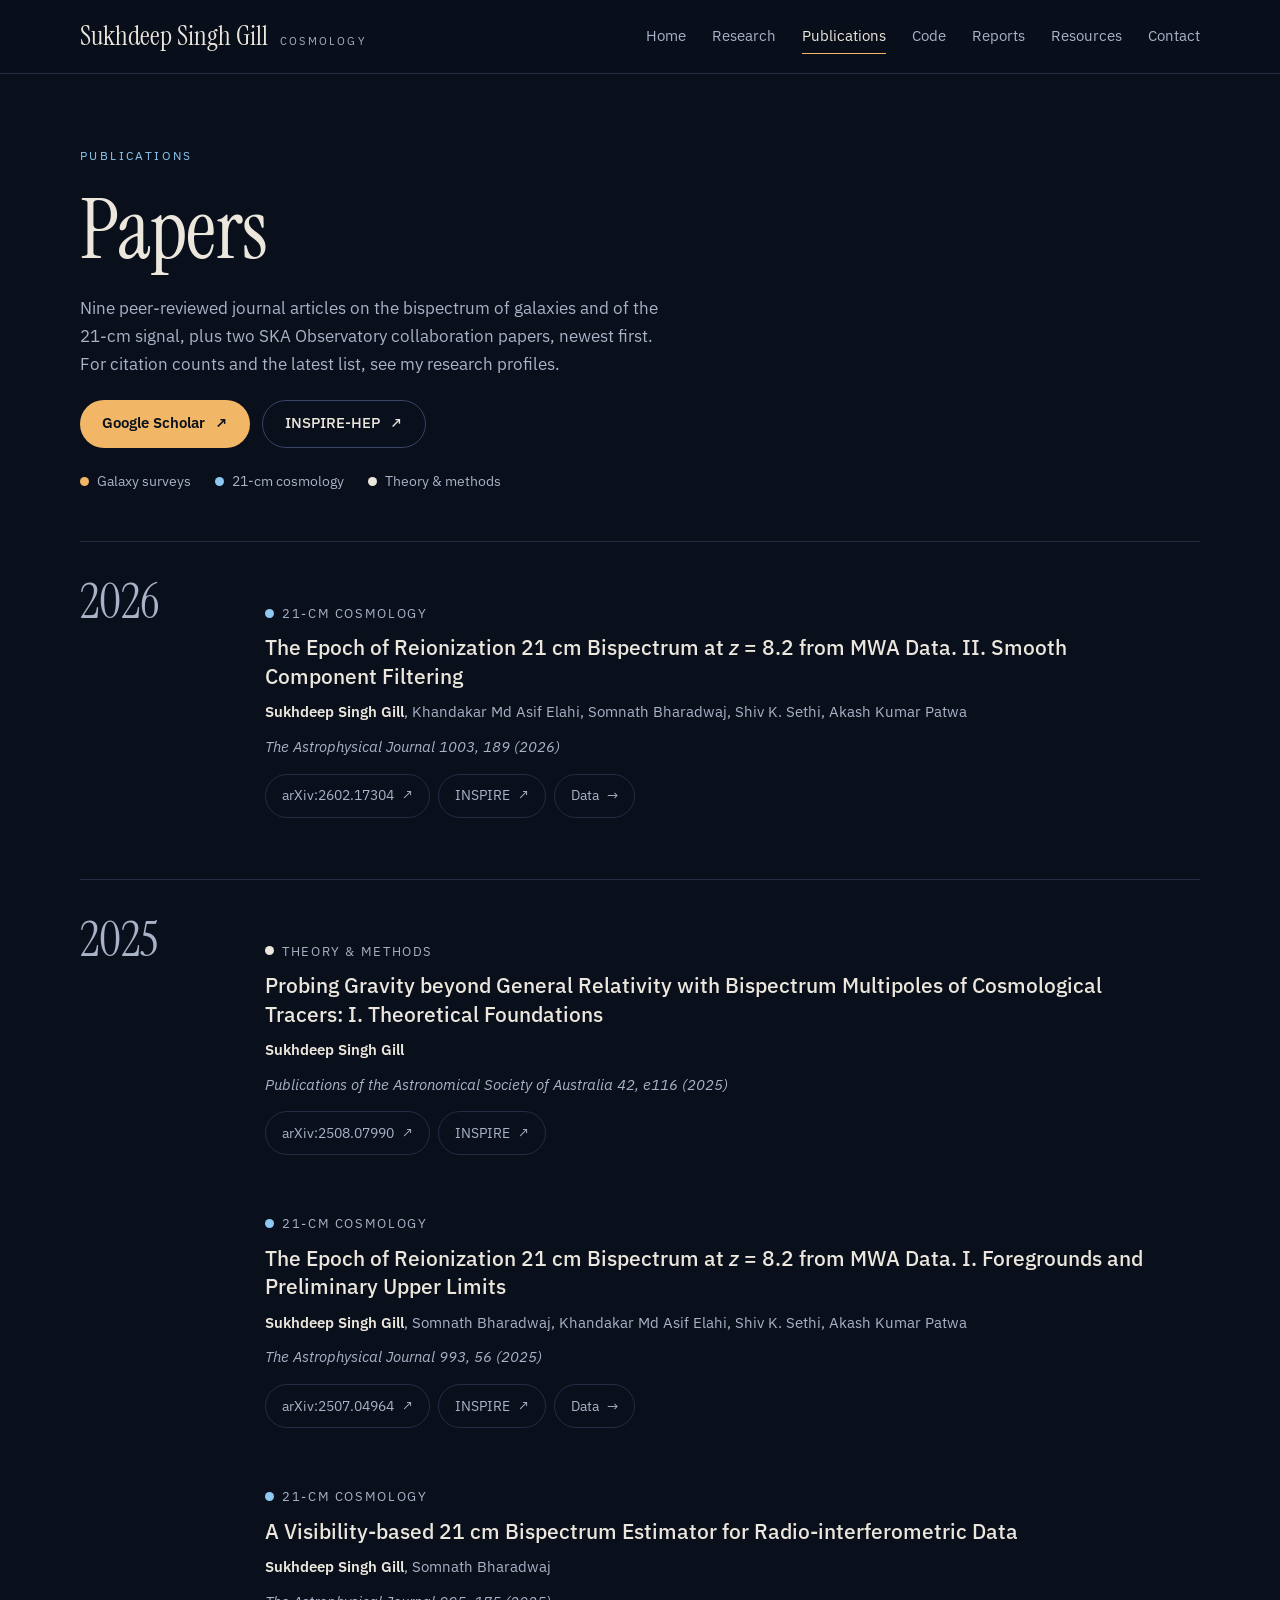
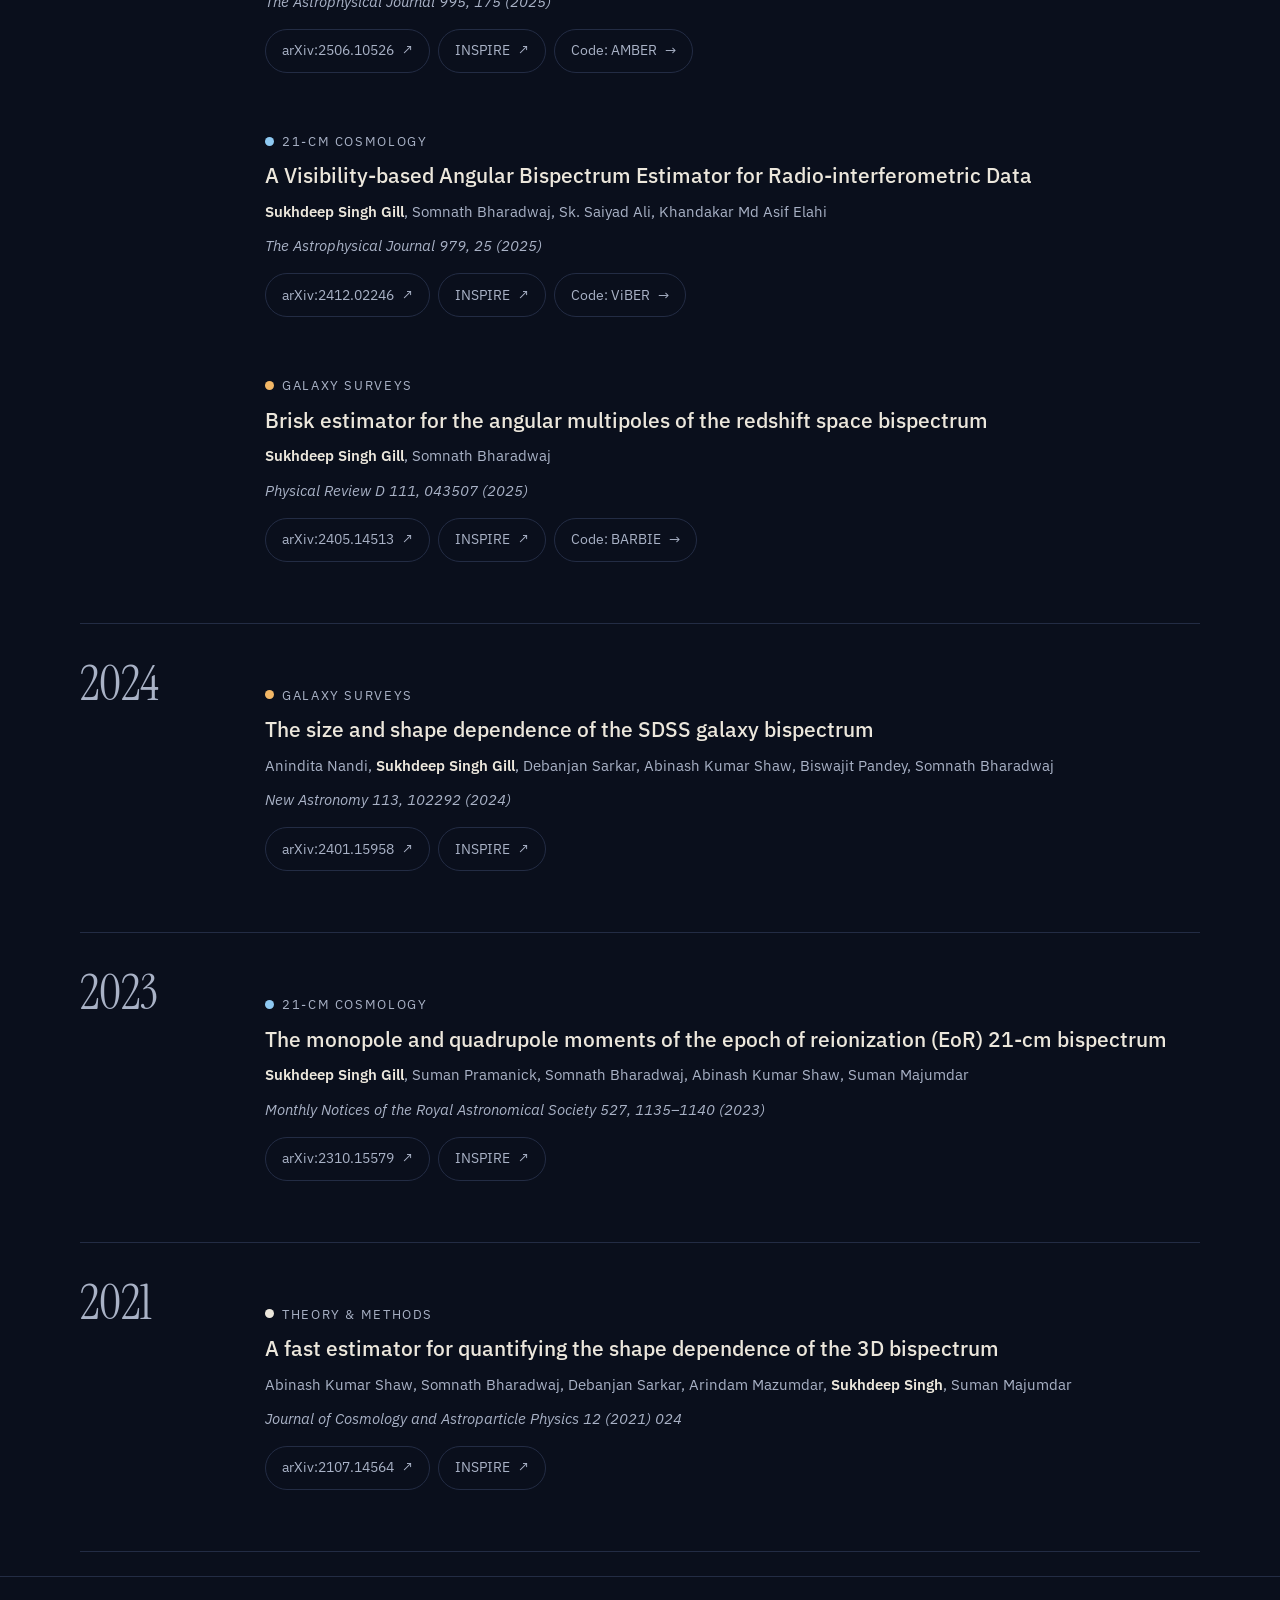
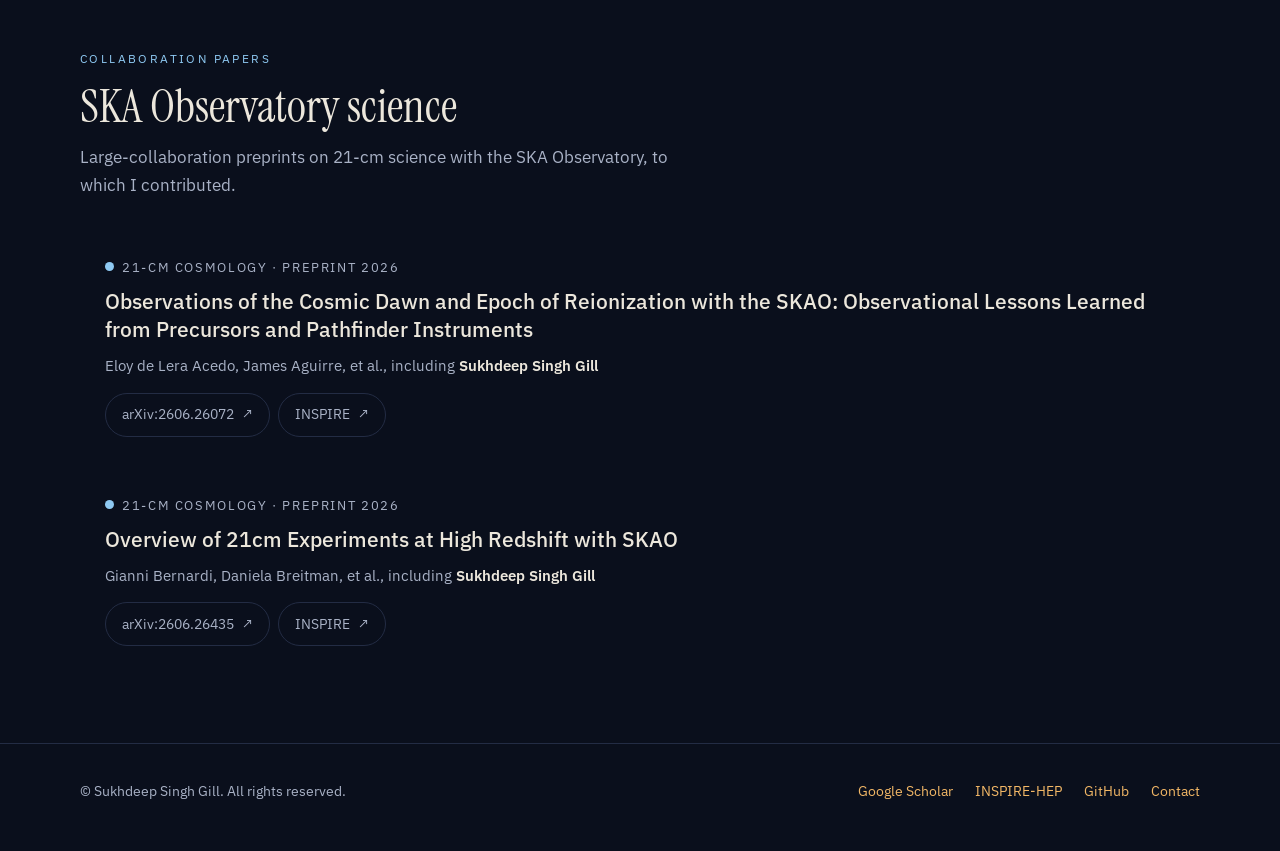
==== publications.html @ 11297607 "Launch personal research website Seven pages (Home, Research, Publications, Code, Reports, Resources" ====
<!doctype html>
<html lang="en">
<head>
<meta charset="utf-8">
<meta name="viewport" content="width=device-width, initial-scale=1, viewport-fit=cover">
<title>Publications · Sukhdeep Singh Gill</title>
<meta name="description" content="Peer-reviewed journal articles and collaboration papers by Sukhdeep Singh Gill.">
<meta name="author" content="Sukhdeep Singh Gill">
<meta name="theme-color" content="#0A0F1C">
<meta name="color-scheme" content="dark">
<meta property="og:type" content="website">
<meta property="og:title" content="Publications · Sukhdeep Singh Gill">
<meta property="og:description" content="Peer-reviewed journal articles and collaboration papers by Sukhdeep Singh Gill.">
<meta property="og:url" content="https://sukhdeepsinghgill.github.io/publications.html">
<link rel="canonical" href="https://sukhdeepsinghgill.github.io/publications.html">
<link rel="icon" href="images/favicon.svg" type="image/svg+xml">
<link rel="preconnect" href="https://fonts.googleapis.com">
<link rel="preconnect" href="https://fonts.gstatic.com" crossorigin>
<link rel="stylesheet" href="https://fonts.googleapis.com/css2?family=IBM+Plex+Sans:ital,wght@0,400;0,500;0,600;1,400&amp;family=Instrument+Serif:ital@0;1&amp;family=STIX+Two+Text:ital,wght@0,400;0,700;1,400&amp;display=swap">
<link rel="stylesheet" href="assets/style.css">
<script>document.documentElement.classList.add('js');</script>
</head>
<body>
<a class="skip-link" href="#main">Skip to content</a>
<header class="site-header">
<div class="wrap">
<a class="brand" href="index.html"><span class="brand-name">Sukhdeep Singh Gill</span><span class="brand-tag">Cosmology</span></a>
<nav class="nav" aria-label="Main">
<a href="index.html">Home</a>
<a href="research.html">Research</a>
<a href="publications.html" aria-current="page">Publications</a>
<a href="code.html">Code</a>
<a href="reports.html">Reports</a>
<a href="resources.html">Resources</a>
<a href="contact.html">Contact</a>
</nav>
</div>
</header>
<main id="main">
<section class="page-intro">
<div class="wrap">
<p class="eyebrow rise">Publications</p>
<h1 class="display rise d1">Papers</h1>
<p class="intro-text rise d2">Nine peer-reviewed journal articles on the bispectrum of galaxies and of the 21-cm signal, plus two SKA Observatory collaboration papers, newest first. For citation counts and the latest list, see my research profiles.</p>
<div class="actions rise d3">
<a class="btn btn-solid" href="https://scholar.google.com/citations?user=yd1vCpYAAAAJ&amp;hl=en">Google Scholar <span class="arrow ne" aria-hidden="true">↗</span></a>
<a class="btn btn-ghost" href="https://inspirehep.net/authors/2758668">INSPIRE-HEP <span class="arrow ne" aria-hidden="true">↗</span></a>
</div>
<ul class="key rise d4" aria-label="Topic key">
<li><span class="dot amber"></span>Galaxy surveys</li>
<li><span class="dot blue"></span>21-cm cosmology</li>
<li><span class="dot"></span>Theory &amp; methods</li>
</ul>
</div>
</section>

<section aria-label="Journal articles by year">
<div class="wrap" style="padding-bottom: 24px">

<div class="year-group reveal">
<h2>2026</h2>
<div class="papers">
<article class="paper">
<p class="tag"><span class="dot blue"></span>21-cm cosmology</p>
<h3><a href="https://doi.org/10.3847/1538-4357/ae66f4">The Epoch of Reionization 21 cm Bispectrum at <i>z</i> = 8.2 from MWA Data. II. Smooth Component Filtering</a></h3>
<p class="authors"><span class="me">Sukhdeep Singh Gill</span>, Khandakar Md Asif Elahi, Somnath Bharadwaj, Shiv K. Sethi, Akash Kumar Patwa</p>
<p class="venue">The Astrophysical Journal 1003, 189 (2026)</p>
<div class="chips"><a class="chip" href="https://arxiv.org/abs/2602.17304">arXiv:2602.17304 <span class="arrow ne" aria-hidden="true">↗</span></a><a class="chip" href="https://inspirehep.net/literature/3121755">INSPIRE <span class="arrow ne" aria-hidden="true">↗</span></a><a class="chip" href="code.html#data">Data <span class="arrow" aria-hidden="true">→</span></a></div>
</article>
</div>
</div>

<div class="year-group reveal">
<h2>2025</h2>
<div class="papers">
<article class="paper">
<p class="tag"><span class="dot"></span>Theory &amp; methods</p>
<h3><a href="https://doi.org/10.1017/pasa.2025.10078">Probing Gravity beyond General Relativity with Bispectrum Multipoles of Cosmological Tracers: I. Theoretical Foundations</a></h3>
<p class="authors"><span class="me">Sukhdeep Singh Gill</span></p>
<p class="venue">Publications of the Astronomical Society of Australia 42, e116 (2025)</p>
<div class="chips"><a class="chip" href="https://arxiv.org/abs/2508.07990">arXiv:2508.07990 <span class="arrow ne" aria-hidden="true">↗</span></a><a class="chip" href="https://inspirehep.net/literature/2959087">INSPIRE <span class="arrow ne" aria-hidden="true">↗</span></a></div>
</article>
<article class="paper">
<p class="tag"><span class="dot blue"></span>21-cm cosmology</p>
<h3><a href="https://doi.org/10.3847/1538-4357/ae0463">The Epoch of Reionization 21 cm Bispectrum at <i>z</i> = 8.2 from MWA Data. I. Foregrounds and Preliminary Upper Limits</a></h3>
<p class="authors"><span class="me">Sukhdeep Singh Gill</span>, Somnath Bharadwaj, Khandakar Md Asif Elahi, Shiv K. Sethi, Akash Kumar Patwa</p>
<p class="venue">The Astrophysical Journal 993, 56 (2025)</p>
<div class="chips"><a class="chip" href="https://arxiv.org/abs/2507.04964">arXiv:2507.04964 <span class="arrow ne" aria-hidden="true">↗</span></a><a class="chip" href="https://inspirehep.net/literature/2943234">INSPIRE <span class="arrow ne" aria-hidden="true">↗</span></a><a class="chip" href="code.html#data">Data <span class="arrow" aria-hidden="true">→</span></a></div>
</article>
<article class="paper">
<p class="tag"><span class="dot blue"></span>21-cm cosmology</p>
<h3><a href="https://doi.org/10.3847/1538-4357/ae160c">A Visibility-based 21 cm Bispectrum Estimator for Radio-interferometric Data</a></h3>
<p class="authors"><span class="me">Sukhdeep Singh Gill</span>, Somnath Bharadwaj</p>
<p class="venue">The Astrophysical Journal 995, 175 (2025)</p>
<div class="chips"><a class="chip" href="https://arxiv.org/abs/2506.10526">arXiv:2506.10526 <span class="arrow ne" aria-hidden="true">↗</span></a><a class="chip" href="https://inspirehep.net/literature/2934040">INSPIRE <span class="arrow ne" aria-hidden="true">↗</span></a><a class="chip" href="code.html#amber">Code: AMBER <span class="arrow" aria-hidden="true">→</span></a></div>
</article>
<article class="paper">
<p class="tag"><span class="dot blue"></span>21-cm cosmology</p>
<h3><a href="https://doi.org/10.3847/1538-4357/ad9b20">A Visibility-based Angular Bispectrum Estimator for Radio-interferometric Data</a></h3>
<p class="authors"><span class="me">Sukhdeep Singh Gill</span>, Somnath Bharadwaj, Sk. Saiyad Ali, Khandakar Md Asif Elahi</p>
<p class="venue">The Astrophysical Journal 979, 25 (2025)</p>
<div class="chips"><a class="chip" href="https://arxiv.org/abs/2412.02246">arXiv:2412.02246 <span class="arrow ne" aria-hidden="true">↗</span></a><a class="chip" href="https://inspirehep.net/literature/2855491">INSPIRE <span class="arrow ne" aria-hidden="true">↗</span></a><a class="chip" href="code.html#viber">Code: ViBER <span class="arrow" aria-hidden="true">→</span></a></div>
</article>
<article class="paper">
<p class="tag"><span class="dot amber"></span>Galaxy surveys</p>
<h3><a href="https://doi.org/10.1103/PhysRevD.111.043507">Brisk estimator for the angular multipoles of the redshift space bispectrum</a></h3>
<p class="authors"><span class="me">Sukhdeep Singh Gill</span>, Somnath Bharadwaj</p>
<p class="venue">Physical Review D 111, 043507 (2025)</p>
<div class="chips"><a class="chip" href="https://arxiv.org/abs/2405.14513">arXiv:2405.14513 <span class="arrow ne" aria-hidden="true">↗</span></a><a class="chip" href="https://inspirehep.net/literature/2789655">INSPIRE <span class="arrow ne" aria-hidden="true">↗</span></a><a class="chip" href="code.html#barbie">Code: BARBIE <span class="arrow" aria-hidden="true">→</span></a></div>
</article>
</div>
</div>

<div class="year-group reveal">
<h2>2024</h2>
<div class="papers">
<article class="paper">
<p class="tag"><span class="dot amber"></span>Galaxy surveys</p>
<h3><a href="https://doi.org/10.1016/j.newast.2024.102292">The size and shape dependence of the SDSS galaxy bispectrum</a></h3>
<p class="authors">Anindita Nandi, <span class="me">Sukhdeep Singh Gill</span>, Debanjan Sarkar, Abinash Kumar Shaw, Biswajit Pandey, Somnath Bharadwaj</p>
<p class="venue">New Astronomy 113, 102292 (2024)</p>
<div class="chips"><a class="chip" href="https://arxiv.org/abs/2401.15958">arXiv:2401.15958 <span class="arrow ne" aria-hidden="true">↗</span></a><a class="chip" href="https://inspirehep.net/literature/2752623">INSPIRE <span class="arrow ne" aria-hidden="true">↗</span></a></div>
</article>
</div>
</div>

<div class="year-group reveal">
<h2>2023</h2>
<div class="papers">
<article class="paper">
<p class="tag"><span class="dot blue"></span>21-cm cosmology</p>
<h3><a href="https://doi.org/10.1093/mnras/stad3273">The monopole and quadrupole moments of the epoch of reionization (EoR) 21-cm bispectrum</a></h3>
<p class="authors"><span class="me">Sukhdeep Singh Gill</span>, Suman Pramanick, Somnath Bharadwaj, Abinash Kumar Shaw, Suman Majumdar</p>
<p class="venue">Monthly Notices of the Royal Astronomical Society 527, 1135–1140 (2023)</p>
<div class="chips"><a class="chip" href="https://arxiv.org/abs/2310.15579">arXiv:2310.15579 <span class="arrow ne" aria-hidden="true">↗</span></a><a class="chip" href="https://inspirehep.net/literature/2714354">INSPIRE <span class="arrow ne" aria-hidden="true">↗</span></a></div>
</article>
</div>
</div>

<div class="year-group reveal">
<h2>2021</h2>
<div class="papers">
<article class="paper">
<p class="tag"><span class="dot"></span>Theory &amp; methods</p>
<h3><a href="https://doi.org/10.1088/1475-7516/2021/12/024">A fast estimator for quantifying the shape dependence of the 3D bispectrum</a></h3>
<p class="authors">Abinash Kumar Shaw, Somnath Bharadwaj, Debanjan Sarkar, Arindam Mazumdar, <span class="me">Sukhdeep Singh</span>, Suman Majumdar</p>
<p class="venue">Journal of Cosmology and Astroparticle Physics 12 (2021) 024</p>
<div class="chips"><a class="chip" href="https://arxiv.org/abs/2107.14564">arXiv:2107.14564 <span class="arrow ne" aria-hidden="true">↗</span></a><a class="chip" href="https://inspirehep.net/literature/1896738">INSPIRE <span class="arrow ne" aria-hidden="true">↗</span></a></div>
</article>
</div>
</div>

</div>
</section>

<section class="section" aria-labelledby="collab-h">
<div class="wrap reveal">
<div class="section-head">
<div class="stack" style="max-width: 62ch">
<p class="eyebrow">Collaboration papers</p>
<h2 id="collab-h" class="h2">SKA Observatory science</h2>
<p class="muted">Large-collaboration preprints on 21-cm science with the SKA Observatory, to which I contributed.</p>
</div>
</div>
<div class="papers stack" style="--gap: 8px">
<article class="paper">
<p class="tag"><span class="dot blue"></span>21-cm cosmology · Preprint 2026</p>
<h3><a href="https://arxiv.org/abs/2606.26072">Observations of the Cosmic Dawn and Epoch of Reionization with the SKAO: Observational Lessons Learned from Precursors and Pathfinder Instruments</a></h3>
<p class="authors">Eloy de Lera Acedo, James Aguirre, et al., including <span class="me">Sukhdeep Singh Gill</span></p>
<div class="chips"><a class="chip" href="https://arxiv.org/abs/2606.26072">arXiv:2606.26072 <span class="arrow ne" aria-hidden="true">↗</span></a><a class="chip" href="https://inspirehep.net/literature/3172738">INSPIRE <span class="arrow ne" aria-hidden="true">↗</span></a></div>
</article>
<article class="paper">
<p class="tag"><span class="dot blue"></span>21-cm cosmology · Preprint 2026</p>
<h3><a href="https://arxiv.org/abs/2606.26435">Overview of 21cm Experiments at High Redshift with SKAO</a></h3>
<p class="authors">Gianni Bernardi, Daniela Breitman, et al., including <span class="me">Sukhdeep Singh Gill</span></p>
<div class="chips"><a class="chip" href="https://arxiv.org/abs/2606.26435">arXiv:2606.26435 <span class="arrow ne" aria-hidden="true">↗</span></a><a class="chip" href="https://inspirehep.net/literature/3173120">INSPIRE <span class="arrow ne" aria-hidden="true">↗</span></a></div>
</article>
</div>
</div>
</section>
</main>
<footer class="site-footer">
<div class="wrap">
<p>© Sukhdeep Singh Gill. All rights reserved.</p>
<p class="inline-links"><a href="https://scholar.google.com/citations?user=yd1vCpYAAAAJ&amp;hl=en">Google Scholar</a><a href="https://inspirehep.net/authors/2758668">INSPIRE-HEP</a><a href="https://github.com/sukhdeepsinghgill">GitHub</a><a href="contact.html">Contact</a></p>
</div>
</footer>
<script>
(function () {
  var els = [].slice.call(document.querySelectorAll('.reveal'));
  var still = window.matchMedia && window.matchMedia('(prefers-reduced-motion: reduce)').matches;
  if (!('IntersectionObserver' in window) || still) {
    els.forEach(function (e) { e.classList.add('in'); });
    return;
  }
  var io = new IntersectionObserver(function (entries) {
    entries.forEach(function (en) {
      if (en.isIntersecting) { en.target.classList.add('in'); io.unobserve(en.target); }
    });
  }, { rootMargin: '0px 0px -6% 0px', threshold: 0.05 });
  els.forEach(function (e) { io.observe(e); });
})();
</script>
</body>
</html>
---- assets/style.css ----
/* Sukhdeep Singh Gill · Cosmology
   Layout: one centred column (1160px), sticky header, sections divided by hairline rules.
   Look: night-sky ink ground; amber marks galaxy work, blue marks 21-cm work. */

:root {
  --ink: #0A0F1C;
  --panel: #10172A;
  --panel-hi: #141C30;
  --rule: #232C44;
  --rule-hi: #3A4566;
  --star: #ECE7DC;
  --dim: #A9B2C6;
  --blue: #8EC9F2;
  --amber: #F2B766;

  --serif: 'Instrument Serif', Georgia, 'Times New Roman', serif;
  --sans: 'IBM Plex Sans', ui-sans-serif, system-ui, -apple-system, 'Segoe UI', sans-serif;
  --math: 'STIX Two Text', Cambria, 'Times New Roman', serif;

  --ease: cubic-bezier(.2, .7, .2, 1);
  --wrap: 1160px;
  color-scheme: dark;
}

/* ---------- Base ---------- */
*, *::before, *::after { box-sizing: border-box; }
html { scroll-behavior: smooth; -webkit-text-size-adjust: 100%; scroll-padding-top: 96px; }
body {
  margin: 0;
  background: var(--ink);
  color: var(--star);
  font: 400 17px/1.65 var(--sans);
  -webkit-font-smoothing: antialiased;
}
img { max-width: 100%; display: block; }
a { color: var(--amber); text-decoration: none; transition: color .3s ease; }
a:hover { color: var(--star); }
:focus-visible { outline: 2px solid var(--blue); outline-offset: 4px; border-radius: 3px; }
h1, h2, h3, p, ul, ol, dl, dd, figure, blockquote { margin: 0; }
ul, ol { padding: 0; list-style: none; }

.skip-link {
  position: absolute; left: 16px; top: -60px; z-index: 50;
  padding: 10px 16px; border-radius: 8px; background: var(--amber); color: var(--ink); font-weight: 600;
}
.skip-link:focus { top: 12px; color: var(--ink); }

.wrap {
  max-width: var(--wrap);
  margin: 0 auto;
  padding-left: max(20px, env(safe-area-inset-left, 0px));
  padding-right: max(20px, env(safe-area-inset-right, 0px));
}

/* ---------- Header ---------- */
.site-header {
  position: sticky; top: 0; z-index: 20;
  background: rgba(10, 15, 28, .84);
  -webkit-backdrop-filter: blur(12px);
  backdrop-filter: blur(12px);
  border-bottom: 1px solid var(--rule);
  view-transition-name: site-header;
}
.site-header .wrap {
  display: flex; flex-wrap: wrap; align-items: center; justify-content: space-between;
  gap: 8px 32px; padding-block: 16px;
}
.brand { display: flex; align-items: baseline; gap: 12px; color: var(--star); }
.brand:hover { color: var(--star); }
.brand-name { font-family: var(--serif); font-size: 27px; line-height: 1; }
.brand-tag { font-size: 11px; letter-spacing: .2em; text-transform: uppercase; color: var(--dim); }

.nav { display: flex; flex-wrap: wrap; gap: 2px 26px; font-size: 15px; }
.nav a { position: relative; display: inline-block; padding: 8px 0; color: var(--dim); white-space: nowrap; }
.nav a::after {
  content: ""; position: absolute; left: 0; right: 0; bottom: 3px; height: 1px;
  background: var(--amber); transform: scaleX(0); transform-origin: left;
  transition: transform .45s var(--ease);
}
.nav a:hover, .nav a[aria-current="page"] { color: var(--star); }
.nav a:hover::after, .nav a[aria-current="page"]::after { transform: scaleX(1); }

@media (max-width: 720px) {
  .site-header .wrap { padding-block: 12px 4px; }
  .nav {
    width: 100%; flex-wrap: nowrap; overflow-x: auto; gap: 22px;
    scrollbar-width: none; -webkit-mask-image: linear-gradient(90deg, #000 88%, transparent);
    mask-image: linear-gradient(90deg, #000 88%, transparent);
  }
  .nav::-webkit-scrollbar { display: none; }
}

/* ---------- Type ---------- */
.eyebrow { font-size: 12px; letter-spacing: .2em; text-transform: uppercase; color: var(--blue); }
.display {
  font-family: var(--serif); font-weight: 400; font-size: clamp(48px, 7vw, 84px);
  line-height: 1; letter-spacing: -.01em; text-wrap: balance;
}
.lead {
  font-family: var(--serif); font-style: italic; font-size: clamp(22px, 2.5vw, 29px);
  line-height: 1.32; text-wrap: balance; max-width: 36ch;
}
.intro-text { max-width: 60ch; color: var(--dim); }
.h2 { font-family: var(--serif); font-weight: 400; font-size: clamp(34px, 4vw, 46px); line-height: 1.1; text-wrap: balance; }
.h3 { font-family: var(--serif); font-weight: 400; font-size: 30px; line-height: 1.15; }
.h3-sans { font-size: 21px; font-weight: 600; line-height: 1.3; }
.muted { color: var(--dim); }
.small { font-size: 15px; }
.prose { max-width: 66ch; display: flex; flex-direction: column; gap: 20px; }
.prose p { color: var(--dim); }
.prose p a { text-decoration: underline; text-decoration-color: rgba(242, 183, 102, .4); text-underline-offset: 3px; }

/* ---------- Layout ---------- */
.section { border-top: 1px solid var(--rule); }
.section > .wrap { padding-block: 72px; }
.page-intro > .wrap { padding-block: 72px 48px; display: flex; flex-direction: column; gap: 22px; }
.stack { display: flex; flex-direction: column; gap: var(--gap, 16px); }
.section-head { display: flex; flex-wrap: wrap; align-items: flex-end; justify-content: space-between; gap: 16px; margin-bottom: 32px; }
.section-head .stack { --gap: 12px; }
.split { display: flex; flex-wrap: wrap; gap: 48px 64px; }
.split > .main { flex: 999 1 520px; min-width: 0; }
.split > .side { flex: 1 1 340px; min-width: 0; align-self: flex-start; }
.grid { display: grid; gap: 16px; grid-template-columns: repeat(auto-fit, minmax(min(100%, var(--min, 300px)), 1fr)); }
.grid.fill { grid-template-columns: repeat(auto-fill, minmax(min(100%, var(--min, 300px)), 1fr)); }

/* ---------- Buttons, chips, links ---------- */
.actions { display: flex; flex-wrap: wrap; gap: 12px; }
.btn {
  display: inline-flex; align-items: center; gap: 10px; min-height: 48px; padding: 0 22px;
  border-radius: 999px; font-weight: 600; font-size: 15px;
  transition: transform .3s ease, filter .3s ease, border-color .3s ease, color .3s ease;
}
.btn:hover { transform: translateY(-2px); }
.btn-solid { background: var(--amber); color: var(--ink); }
.btn-solid:hover { color: var(--ink); filter: brightness(1.1); }
.btn-ghost { border: 1px solid var(--rule-hi); color: var(--star); font-weight: 500; }
.btn-ghost:hover { border-color: var(--amber); color: var(--amber); }

.chips { display: flex; flex-wrap: wrap; gap: 10px; }
.chip {
  display: inline-flex; align-items: center; gap: 8px; min-height: 44px; padding: 0 16px;
  border: 1px solid var(--rule); border-radius: 999px; color: var(--dim); font-size: 14px;
  transition: border-color .3s ease, color .3s ease, background-color .3s ease;
}
.chip:hover { border-color: var(--amber); color: var(--star); background: var(--panel-hi); }

.arrow { display: inline-block; transition: transform .3s ease; }
a:hover .arrow { transform: translateX(5px); }
a:hover .arrow.ne { transform: translate(3px, -3px); }
.more { font-size: 15px; font-weight: 500; }
.inline-links { display: flex; flex-wrap: wrap; gap: 6px 22px; font-size: 14px; }

/* ---------- Cards ---------- */
.card {
  display: flex; flex-direction: column; gap: 10px; padding: 26px;
  border: 1px solid var(--rule); border-radius: 14px; background: var(--panel); color: var(--star);
}
.card.plain { background: transparent; padding: 30px; gap: 12px; }
.card-link { transition: transform .45s var(--ease), border-color .45s ease, background-color .45s ease; }
.card-link:hover { transform: translateY(-4px); border-color: var(--amber); background: var(--panel-hi); color: var(--star); }
.card-title { font-family: var(--serif); font-size: 26px; line-height: 1.15; }
.card .grow { flex: 1 1 auto; }

.tag { display: flex; align-items: center; gap: 8px; font-size: 12.5px; letter-spacing: .13em; text-transform: uppercase; color: var(--dim); }
.tag.amber { color: var(--amber); }
.tag.blue { color: var(--blue); }
.dot { width: 9px; height: 9px; border-radius: 50%; flex: none; display: inline-block; background: var(--star); }
.dot.amber { background: var(--amber); }
.dot.blue { background: var(--blue); }
.key { display: flex; flex-wrap: wrap; gap: 8px 24px; font-size: 14px; color: var(--dim); }
.key li { display: flex; align-items: center; gap: 8px; }

/* ---------- Hero ---------- */
.hero > .wrap { padding-block: 72px 56px; display: flex; flex-wrap: wrap; align-items: center; gap: 48px; }
.hero-text { flex: 1 1 460px; min-width: 0; display: flex; flex-direction: column; gap: 22px; }
.hero-art { flex: 1 1 420px; min-width: 0; display: flex; flex-direction: column; gap: 10px; }
.hero-art svg { width: 100%; height: auto; display: block; }
.hero-art figcaption { font-size: 13px; color: var(--dim); text-align: right; }

/* ---------- Facts panel ---------- */
.facts { border: 1px solid var(--rule); border-radius: 14px; background: var(--panel); overflow: hidden; }
.facts .portrait { aspect-ratio: 4 / 3; border-bottom: 1px solid var(--rule); }
.facts .portrait img { width: 100%; height: 100%; object-fit: cover; }
.facts dl > div { padding: 18px 22px; border-bottom: 1px solid var(--rule); }
.facts dl > div:last-child { border-bottom: 0; }
.facts dt { font-size: 12px; letter-spacing: .16em; text-transform: uppercase; color: var(--dim); }
.facts dd { margin-top: 4px; font-size: 15px; line-height: 1.5; }

/* ---------- Ruled lists ---------- */
.rows > li { border-top: 1px solid var(--rule); }
.rows > li:last-child { border-bottom: 1px solid var(--rule); }
.pub-row { display: flex; flex-wrap: wrap; gap: 6px 32px; padding: 22px 0; }
.pub-row .yr { flex: 0 0 64px; font-size: 15px; color: var(--dim); font-variant-numeric: tabular-nums; }
.pub-row .body { flex: 1 1 520px; min-width: 0; display: flex; flex-direction: column; gap: 4px; }
.pub-row .body a { color: var(--star); font-size: 19px; font-weight: 500; line-height: 1.4; }
.pub-row .body a:hover { color: var(--amber); }

.link-row {
  display: flex; flex-wrap: wrap; align-items: center; justify-content: space-between; gap: 8px 24px;
  padding: 18px 0; transition: background-color .35s ease, padding .35s var(--ease);
}
.link-row:hover { background: var(--panel); padding-left: 14px; padding-right: 14px; }
.link-row > span { flex: 1 1 460px; min-width: 0; }
.link-row a { font-size: 15px; white-space: nowrap; }

.subject-row { display: flex; flex-wrap: wrap; gap: 8px 32px; padding: 20px 0; }
.subject-row h3 { flex: 0 0 220px; font-size: 13px; letter-spacing: .16em; text-transform: uppercase; font-weight: 500; color: var(--blue); padding-top: 4px; }
.subject-row ul { flex: 1 1 520px; min-width: 0; display: flex; flex-direction: column; gap: 10px; }
.subject-row em { font-style: italic; }

/* ---------- Timeline of contributions ---------- */
.contrib { display: flex; flex-wrap: wrap; gap: 8px 40px; padding: 28px 0; }
.contrib .yr { flex: 0 0 100px; font-family: var(--serif); font-size: 34px; line-height: 1; color: var(--dim); font-variant-numeric: tabular-nums; }
.contrib .body { flex: 1 1 560px; min-width: 0; max-width: 72ch; display: flex; flex-direction: column; gap: 10px; }
.contrib .body p { color: var(--dim); }

/* ---------- Publications ---------- */
.year-group { display: flex; flex-wrap: wrap; gap: 12px 40px; padding: 36px 0; border-top: 1px solid var(--rule); }
.year-group:last-child { border-bottom: 1px solid var(--rule); }
.year-group > h2 { flex: 0 0 120px; font-family: var(--serif); font-weight: 400; font-size: 48px; line-height: 1; color: var(--dim); font-variant-numeric: tabular-nums; }
.year-group > .papers { flex: 1 1 640px; min-width: 0; display: flex; flex-direction: column; gap: 8px; }
.paper {
  display: flex; flex-direction: column; gap: 10px; padding: 24px; border: 1px solid transparent; border-radius: 14px;
  transition: border-color .45s ease, background-color .45s ease, transform .45s var(--ease);
}
.paper:hover { border-color: var(--rule-hi); background: var(--panel); transform: translateX(4px); }
.paper h3 { font-size: 21px; font-weight: 500; line-height: 1.35; }
.paper h3 a { color: var(--star); }
.paper h3 a:hover { color: var(--amber); }
.paper .authors, .paper .venue { font-size: 15px; color: var(--dim); }
.paper .venue { font-style: italic; }
.me { color: var(--star); font-weight: 600; }
.paper .chips { padding-top: 4px; gap: 8px; }

/* ---------- Math ---------- */
.math { font-family: var(--math); }
.eq { overflow-x: auto; }
.eq p { font-family: var(--math); font-size: 19px; line-height: 1.6; color: var(--star); }
.eq .nw { white-space: nowrap; }
.eq.big p { white-space: nowrap; }
.eq.big p { font-size: 26px; }
.frac { display: inline-flex; flex-direction: column; align-items: center; vertical-align: middle; line-height: 1.2; }
.frac > span { padding: 0 4px; }
.frac > span + span { border-top: 1px solid currentColor; }
.panel { display: flex; flex-direction: column; gap: 18px; padding: 30px; border: 1px solid var(--rule); border-radius: 16px; background: var(--panel); }
.panel .note { font-size: 14px; color: var(--dim); }
.panel .note.ruled { border-top: 1px solid var(--rule); padding-top: 16px; }
.panel svg { width: 100%; max-width: 300px; height: auto; align-self: center; display: block; }

/* ---------- Cosmic timeline ---------- */
.cosmic-timeline { display: grid; grid-template-columns: repeat(auto-fit, minmax(min(100%, 160px), 1fr)); margin-top: 40px; }
.cosmic-timeline li { display: flex; flex-direction: column; gap: 8px; padding: 0 16px 24px 0; border-top: 2px solid var(--rule); }
.cosmic-timeline .pt { width: 12px; height: 12px; margin-top: -7px; border-radius: 50%; background: var(--star); }
.cosmic-timeline .pt.blue { background: var(--blue); }
.cosmic-timeline .pt.amber { background: var(--amber); }
.cosmic-timeline .when { font-size: 14px; color: var(--dim); }
.cosmic-timeline .what { font-weight: 600; font-size: 16px; line-height: 1.3; }
.cosmic-timeline .why { font-size: 14px; color: var(--dim); line-height: 1.5; }

/* ---------- Figures ---------- */
.gallery { --min: 330px; row-gap: 32px; column-gap: 20px; }
.gallery figure { display: flex; flex-direction: column; gap: 14px; }
.frame {
  aspect-ratio: 4 / 3; max-width: 100%; border: 1px solid var(--rule); border-radius: 12px;
  background: var(--panel); overflow: hidden; display: flex; align-items: center; justify-content: center;
}
.frame img { width: 100%; height: 100%; object-fit: cover; }
.frame svg { width: 100%; height: 100%; display: block; padding: 12px; }
.gallery figcaption { font-size: 15px; line-height: 1.6; color: var(--dim); }
.gallery figcaption strong { color: var(--star); font-weight: 600; }

/* ---------- Code page ---------- */
.repo { gap: 14px; padding: 30px; }
.repo .name { font-family: var(--serif); font-size: 40px; line-height: 1; }
.repo .full { font-size: 14px; color: var(--dim); letter-spacing: .02em; }
.io { display: grid; grid-template-columns: auto 1fr; gap: 6px 16px; font-size: 15px; padding: 14px 0; border-block: 1px solid var(--rule); }
.io dt { color: var(--dim); font-size: 12px; letter-spacing: .14em; text-transform: uppercase; padding-top: 3px; }
.io dd { color: var(--star); }

/* ---------- Reports & surveys ---------- */
.report { min-height: 180px; justify-content: space-between; gap: 28px; }
.name-sm { font-family: var(--serif); font-weight: 400; font-size: 34px; line-height: 1; }
button.btn { border: 1px solid var(--rule-hi); }

/* ---------- Contact ---------- */
.big-line { font-family: var(--serif); font-size: clamp(24px, 2.6vw, 30px); line-height: 1.2; overflow-wrap: anywhere; }
.contact-list li { padding: 12px 0; border-bottom: 1px solid var(--rule); }
.contact-list li:last-child { border-bottom: 0; }
.contact-list a { display: flex; justify-content: space-between; align-items: center; gap: 16px; min-height: 32px; color: var(--star); font-size: 18px; }
.contact-list a:hover { color: var(--amber); }
.contact-list .arrow { color: var(--amber); }
address { font-style: normal; display: flex; flex-direction: column; gap: 2px; }

/* ---------- Quote ---------- */
.quote > figure { max-width: 900px; margin: 0 auto; padding: 88px max(20px, env(safe-area-inset-right, 0px)) 88px max(20px, env(safe-area-inset-left, 0px)); display: flex; flex-direction: column; gap: 18px; text-align: center; }
.quote blockquote { font-family: var(--serif); font-style: italic; font-size: clamp(28px, 3.6vw, 42px); line-height: 1.25; text-wrap: balance; }
.quote figcaption { font-size: 13px; letter-spacing: .2em; text-transform: uppercase; color: var(--dim); }

/* ---------- Footer ---------- */
.site-footer { border-top: 1px solid var(--rule); }
.site-footer .wrap { padding-block: 36px 48px; display: flex; flex-wrap: wrap; justify-content: space-between; gap: 16px 32px; font-size: 14px; color: var(--dim); }

/* ---------- Motion ---------- */
@keyframes rise { from { opacity: 0; transform: translateY(18px); } to { opacity: 1; transform: none; } }
@keyframes twinkle { 0%, 100% { opacity: .3; } 50% { opacity: 1; } }
@keyframes drift { from { transform: translate(0, 0); } to { transform: translate(-12px, 8px); } }

.rise { animation: rise .9s var(--ease) both; }
.d1 { animation-delay: .1s; } .d2 { animation-delay: .2s; } .d3 { animation-delay: .3s; } .d4 { animation-delay: .4s; }
.tw1 { animation: twinkle 4.5s ease-in-out infinite; }
.tw2 { animation: twinkle 6s ease-in-out 1.5s infinite; }
.drift { animation: drift 22s ease-in-out infinite alternate; }

/* Scroll reveal: only hidden once the page script has confirmed it can reveal them */
.js .reveal { opacity: 0; transform: translateY(24px); transition: opacity .8s var(--ease), transform .8s var(--ease); }
.js .reveal.in { opacity: 1; transform: none; }

/* Smooth cross-fade between pages (Chrome, Edge, Safari 18.2+; other browsers just load normally) */
@view-transition { navigation: auto; }
::view-transition-old(root) { animation: vt-out .28s var(--ease) both; }
::view-transition-new(root) { animation: vt-in .5s var(--ease) both; }
@keyframes vt-out { to { opacity: 0; transform: translateY(-8px); } }
@keyframes vt-in { from { opacity: 0; transform: translateY(14px); } }

@media (prefers-reduced-motion: reduce) {
  html { scroll-behavior: auto; }
  *, *::before, *::after { animation: none !important; transition: none !important; }
  .js .reveal { opacity: 1; transform: none; }
  ::view-transition-group(*), ::view-transition-old(*), ::view-transition-new(*) { animation: none !important; }
}
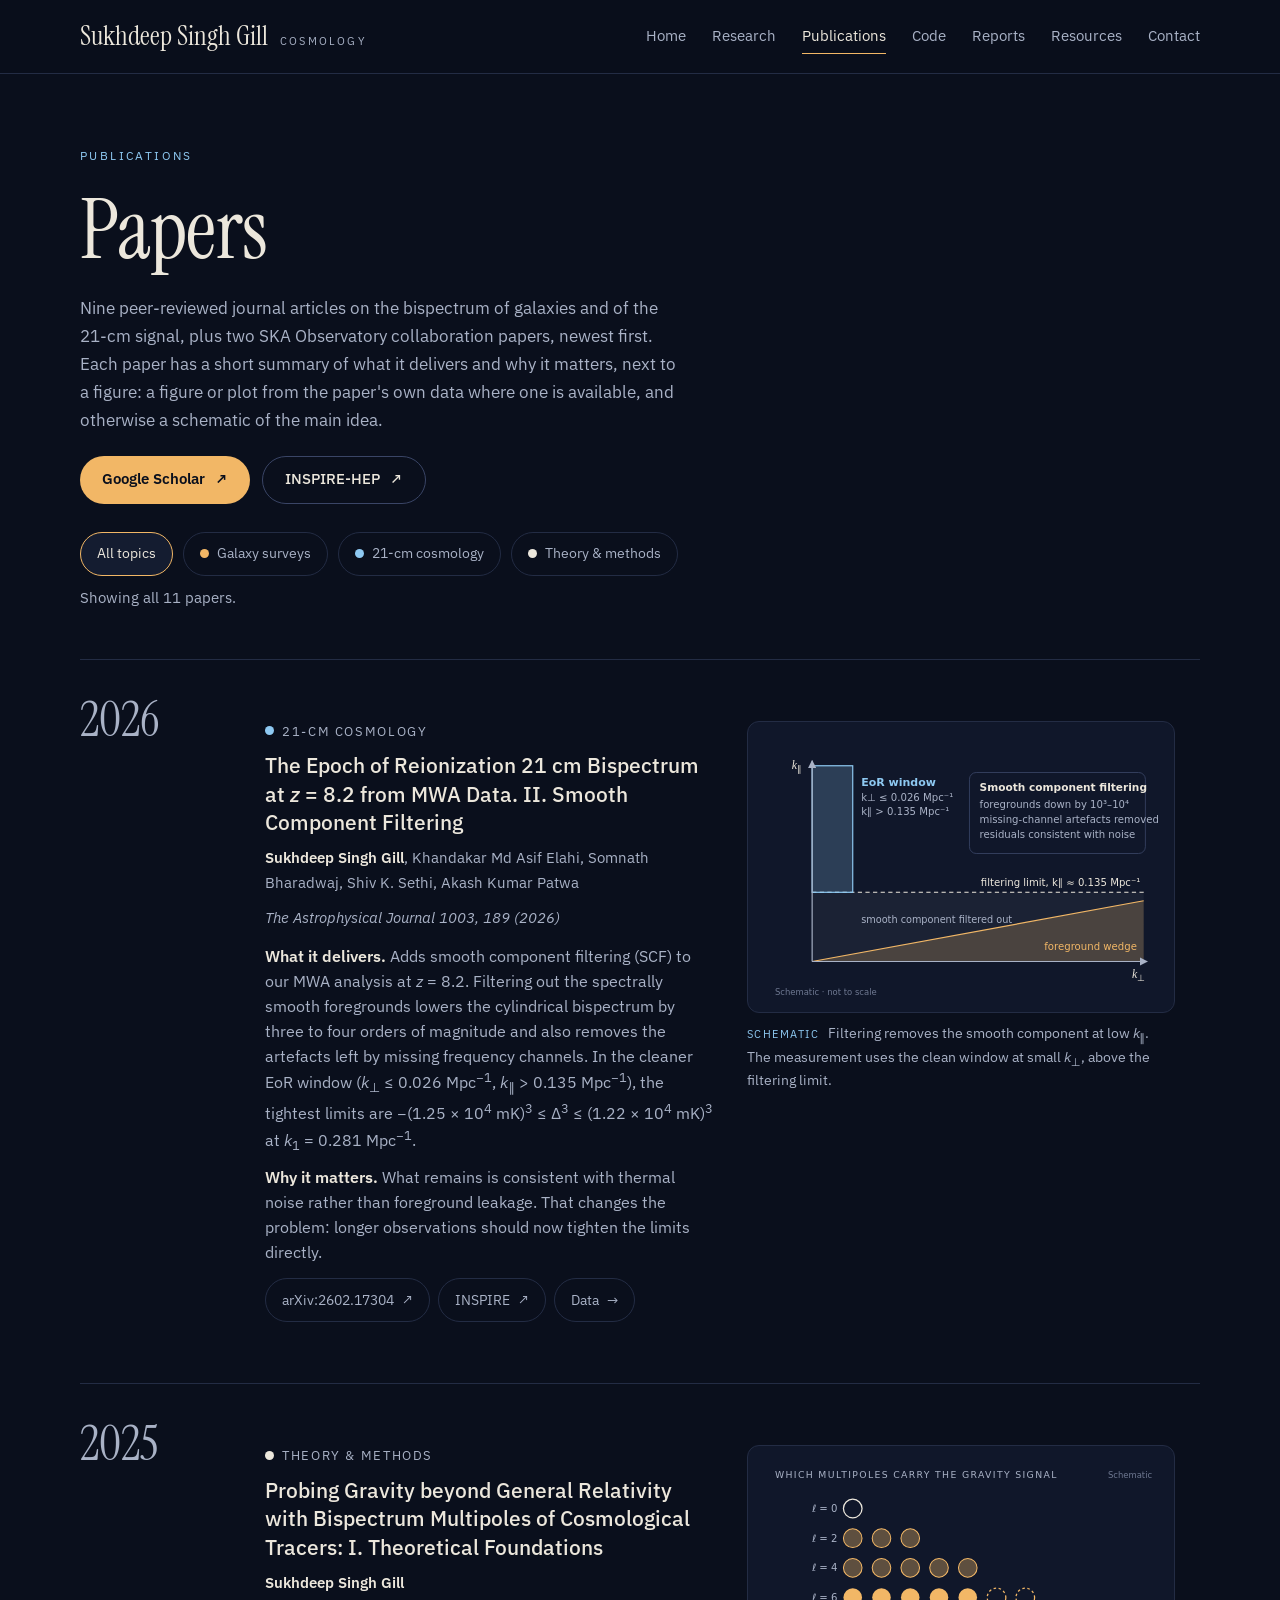
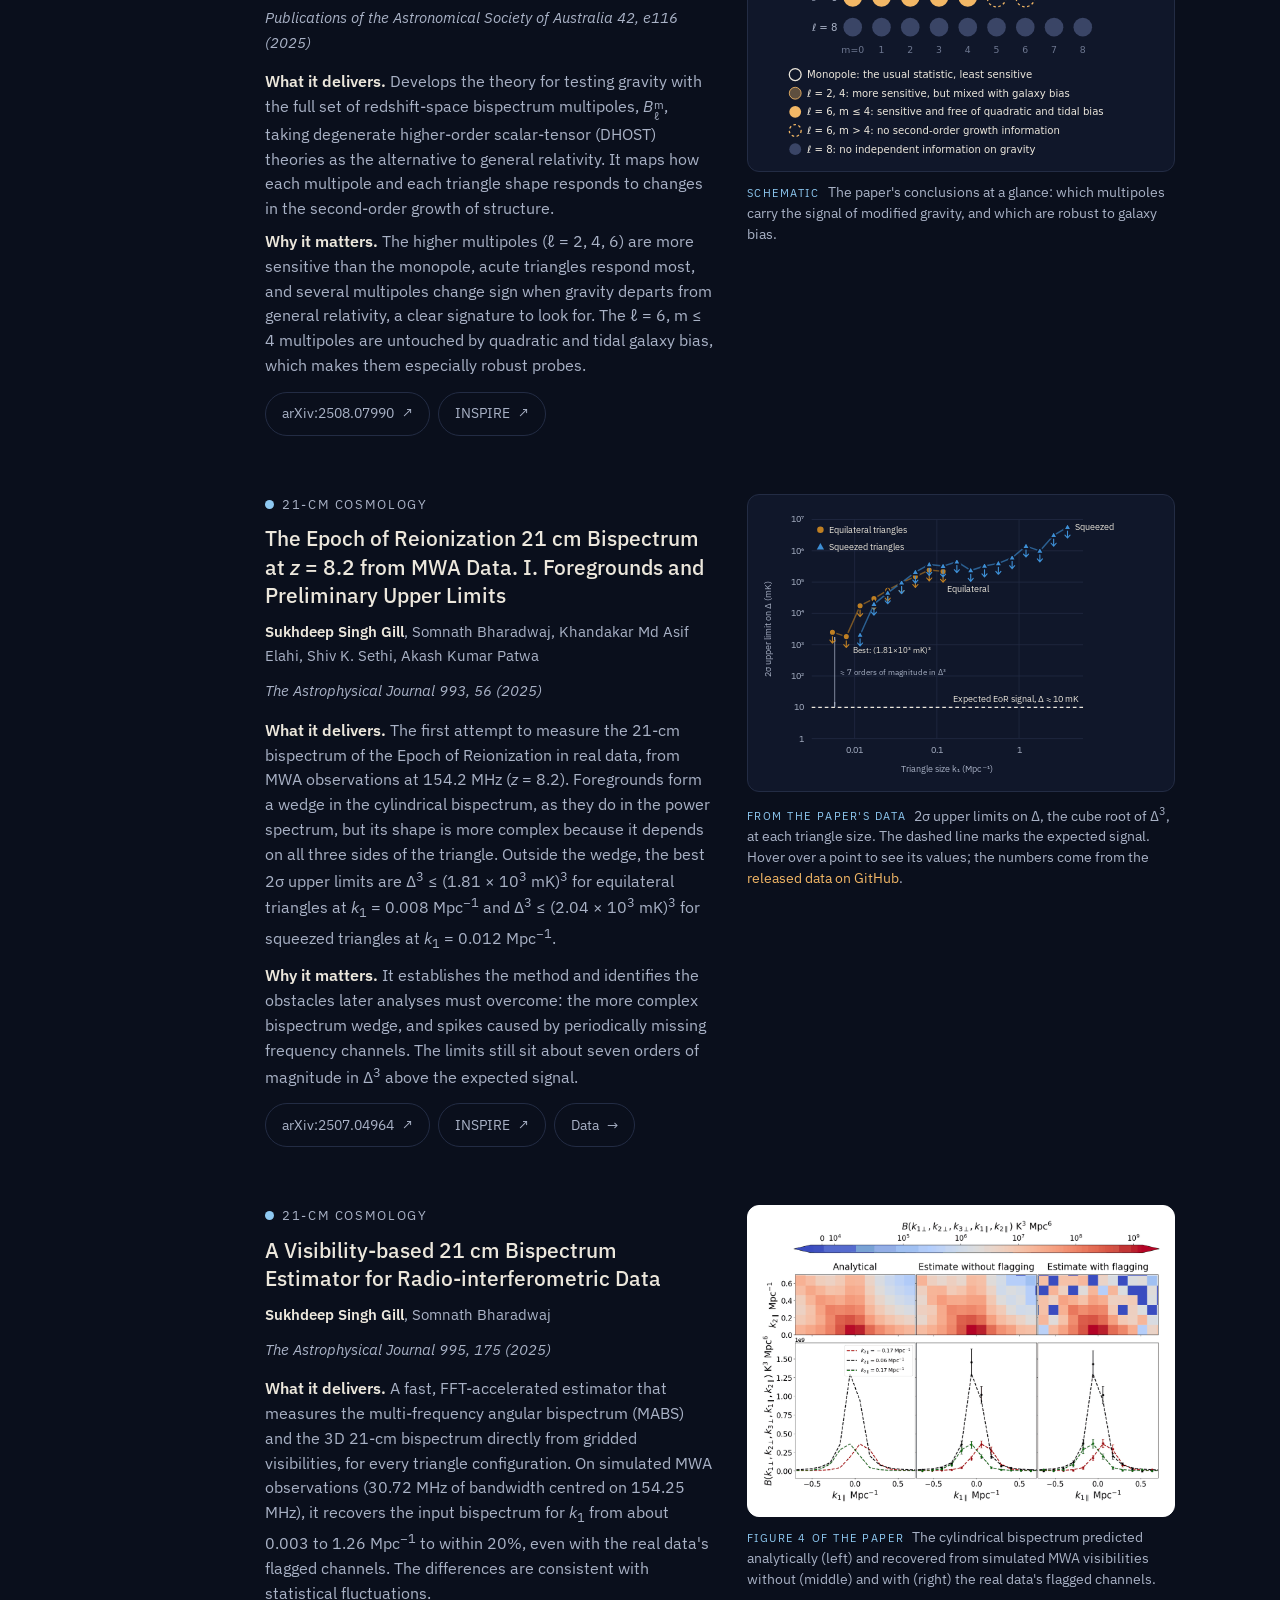
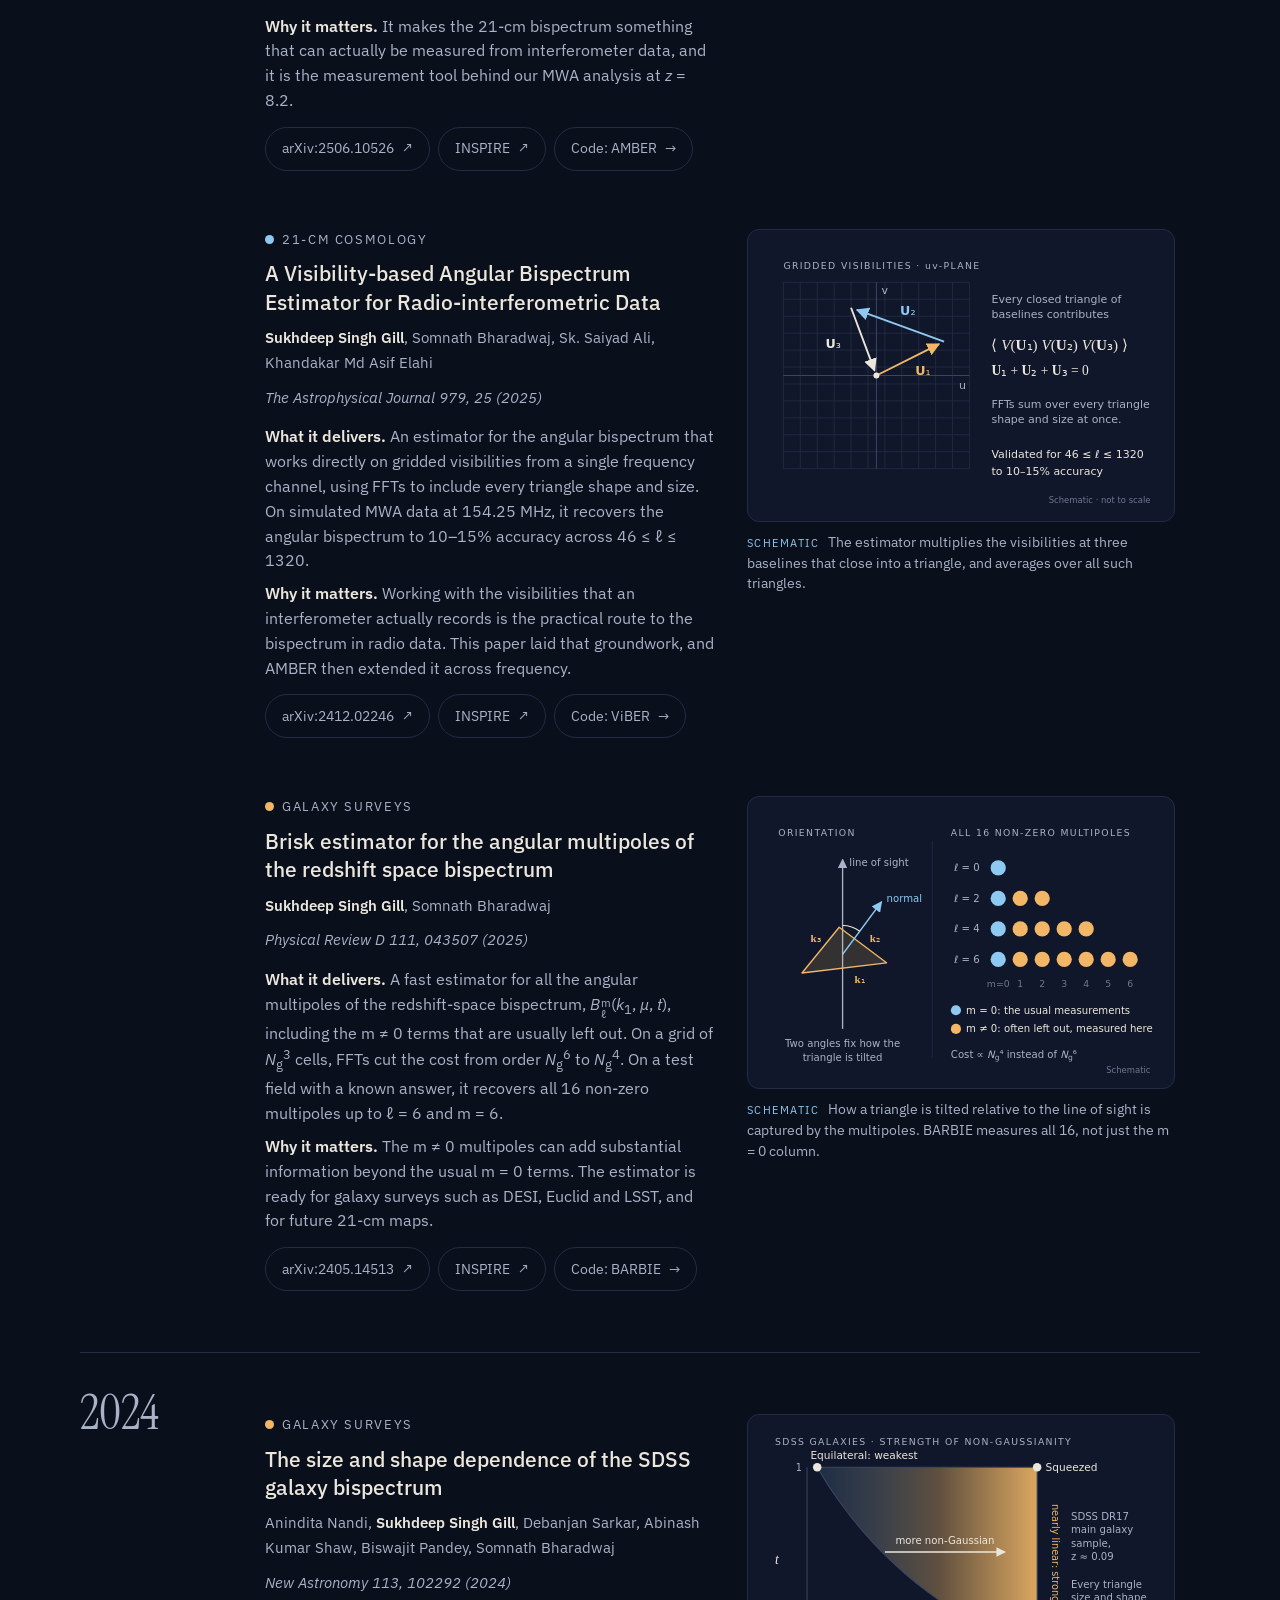
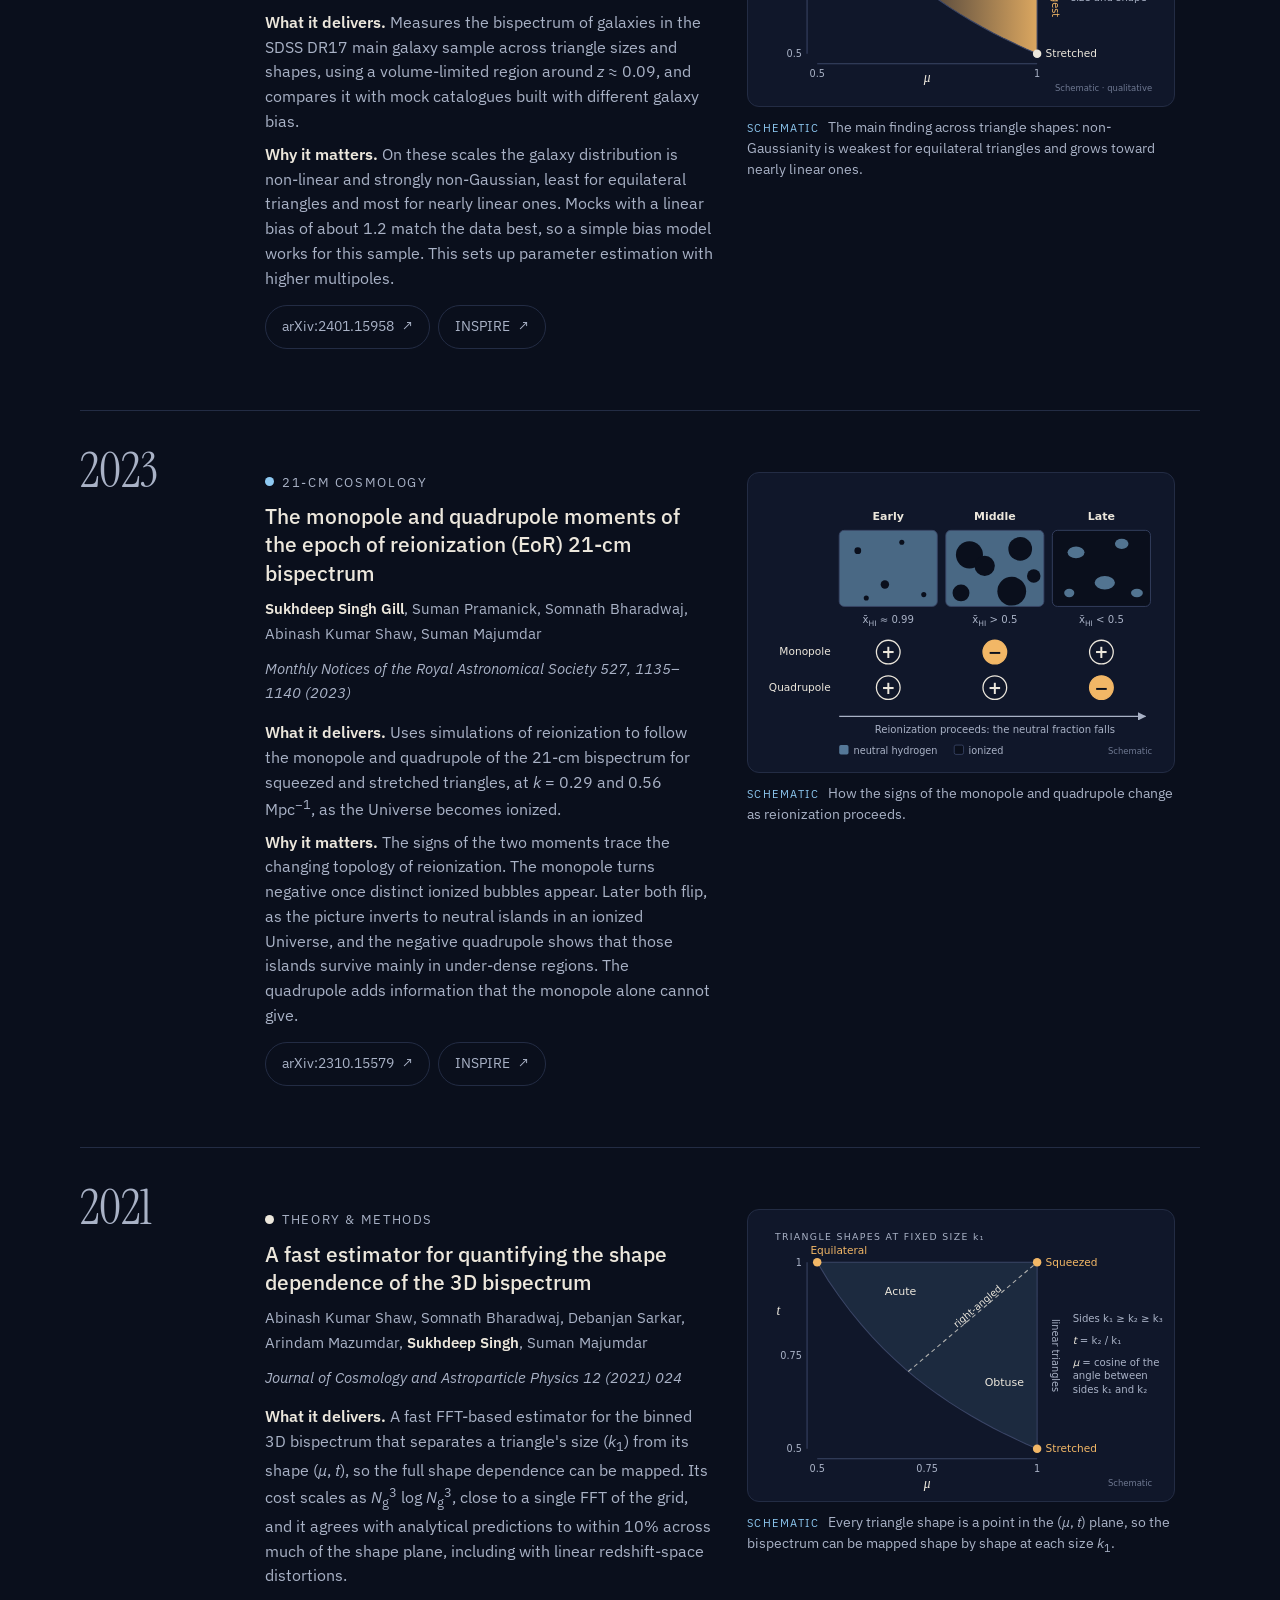
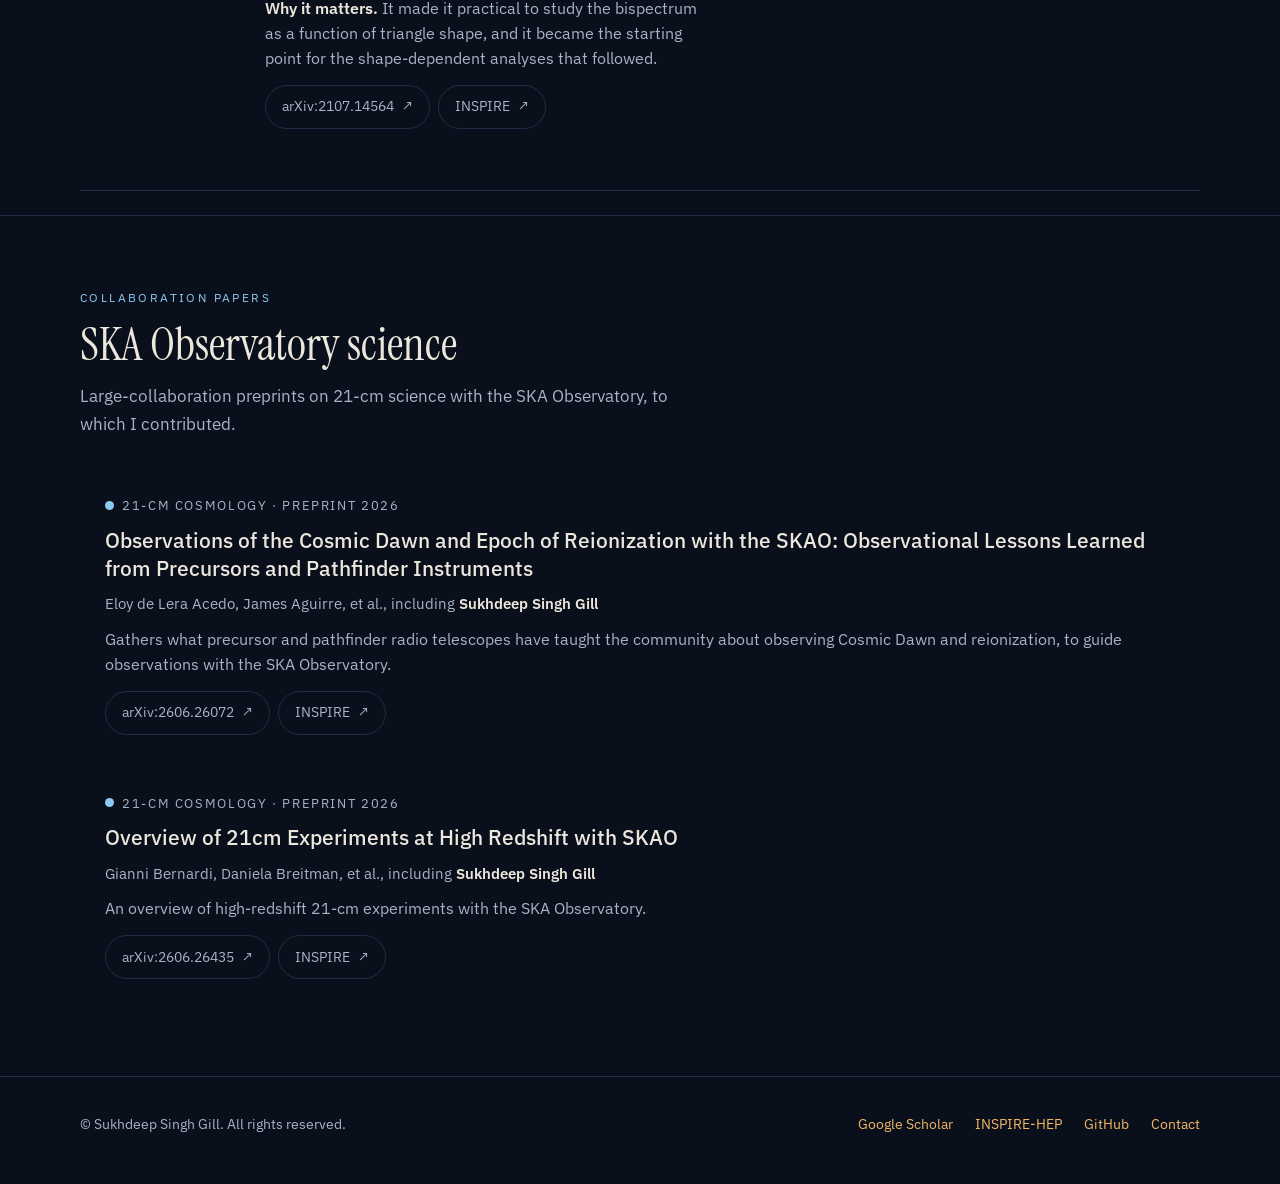
==== commit 8cfc7683: "Add summaries and figures to every paper on the Publications page Each journal article now has a sho" ====
--- a/publications.html
+++ b/publications.html
@@ -4,13 +4,13 @@
 <meta charset="utf-8">
 <meta name="viewport" content="width=device-width, initial-scale=1, viewport-fit=cover">
 <title>Publications · Sukhdeep Singh Gill</title>
-<meta name="description" content="Peer-reviewed journal articles and collaboration papers by Sukhdeep Singh Gill.">
+<meta name="description" content="Peer-reviewed papers by Sukhdeep Singh Gill on the bispectrum of galaxies and the 21-cm signal, each with a short summary and a figure.">
 <meta name="author" content="Sukhdeep Singh Gill">
 <meta name="theme-color" content="#0A0F1C">
 <meta name="color-scheme" content="dark">
 <meta property="og:type" content="website">
 <meta property="og:title" content="Publications · Sukhdeep Singh Gill">
-<meta property="og:description" content="Peer-reviewed journal articles and collaboration papers by Sukhdeep Singh Gill.">
+<meta property="og:description" content="Peer-reviewed papers by Sukhdeep Singh Gill on the bispectrum of galaxies and the 21-cm signal, each with a short summary and a figure.">
 <meta property="og:url" content="https://sukhdeepsinghgill.github.io/publications.html">
 <link rel="canonical" href="https://sukhdeepsinghgill.github.io/publications.html">
 <link rel="icon" href="images/favicon.svg" type="image/svg+xml">
@@ -41,16 +41,20 @@
 <div class="wrap">
 <p class="eyebrow rise">Publications</p>
 <h1 class="display rise d1">Papers</h1>
-<p class="intro-text rise d2">Nine peer-reviewed journal articles on the bispectrum of galaxies and of the 21-cm signal, plus two SKA Observatory collaboration papers, newest first. For citation counts and the latest list, see my research profiles.</p>
+<p class="intro-text rise d2">Nine peer-reviewed journal articles on the bispectrum of galaxies and of the 21-cm signal, plus two SKA Observatory collaboration papers, newest first. Each paper has a short summary of what it delivers and why it matters, next to a figure: a figure or plot from the paper's own data where one is available, and otherwise a schematic of the main idea.</p>
 <div class="actions rise d3">
 <a class="btn btn-solid" href="https://scholar.google.com/citations?user=yd1vCpYAAAAJ&amp;hl=en">Google Scholar <span class="arrow ne" aria-hidden="true">↗</span></a>
 <a class="btn btn-ghost" href="https://inspirehep.net/authors/2758668">INSPIRE-HEP <span class="arrow ne" aria-hidden="true">↗</span></a>
 </div>
-<ul class="key rise d4" aria-label="Topic key">
-<li><span class="dot amber"></span>Galaxy surveys</li>
-<li><span class="dot blue"></span>21-cm cosmology</li>
-<li><span class="dot"></span>Theory &amp; methods</li>
-</ul>
+<div class="filters rise d4">
+<div class="chips" role="group" aria-label="Show papers by topic">
+<button class="chip" type="button" data-filter="all" aria-pressed="true">All topics</button>
+<button class="chip" type="button" data-filter="galaxy" aria-pressed="false"><span class="dot amber"></span>Galaxy surveys</button>
+<button class="chip" type="button" data-filter="21cm" aria-pressed="false"><span class="dot blue"></span>21-cm cosmology</button>
+<button class="chip" type="button" data-filter="theory" aria-pressed="false"><span class="dot"></span>Theory &amp; methods</button>
+</div>
+<p class="small muted" id="filter-status" role="status" aria-live="polite">Showing all 11 papers.</p>
+</div>
 </div>
 </section>
 
@@ -60,12 +64,22 @@
 <div class="year-group reveal">
 <h2>2026</h2>
 <div class="papers">
-<article class="paper">
+<article class="paper has-fig" data-topic="21cm">
+<div class="text">
 <p class="tag"><span class="dot blue"></span>21-cm cosmology</p>
 <h3><a href="https://doi.org/10.3847/1538-4357/ae66f4">The Epoch of Reionization 21 cm Bispectrum at <i>z</i> = 8.2 from MWA Data. II. Smooth Component Filtering</a></h3>
 <p class="authors"><span class="me">Sukhdeep Singh Gill</span>, Khandakar Md Asif Elahi, Somnath Bharadwaj, Shiv K. Sethi, Akash Kumar Patwa</p>
 <p class="venue">The Astrophysical Journal 1003, 189 (2026)</p>
+<div class="summary">
+<p><span class="lbl">What it delivers.</span> Adds smooth component filtering (SCF) to our MWA analysis at <i>z</i> = 8.2. Filtering out the spectrally smooth foregrounds lowers the cylindrical bispectrum by three to four orders of magnitude and also removes the artefacts left by missing frequency channels. In the cleaner EoR window (<i>k</i><sub>⊥</sub> ≤ 0.026 Mpc<sup>−1</sup>, <i>k</i><sub>∥</sub> &gt; 0.135 Mpc<sup>−1</sup>), the tightest limits are −(1.25 × 10<sup>4</sup> mK)<sup>3</sup> ≤ Δ<sup>3</sup> ≤ (1.22 × 10<sup>4</sup> mK)<sup>3</sup> at <i>k</i><sub>1</sub> = 0.281 Mpc<sup>−1</sup>.</p>
+<p><span class="lbl">Why it matters.</span> What remains is consistent with thermal noise rather than foreground leakage. That changes the problem: longer observations should now tighten the limits directly.</p>
+</div>
 <div class="chips"><a class="chip" href="https://arxiv.org/abs/2602.17304">arXiv:2602.17304 <span class="arrow ne" aria-hidden="true">↗</span></a><a class="chip" href="https://inspirehep.net/literature/3121755">INSPIRE <span class="arrow ne" aria-hidden="true">↗</span></a><a class="chip" href="code.html#data">Data <span class="arrow" aria-hidden="true">→</span></a></div>
+</div>
+<figure class="fig">
+<div class="fig-frame"><img src="images/papers/scf-window.svg" width="480" height="320" loading="lazy" alt="Schematic of the k-perpendicular, k-parallel plane: a foreground wedge at large k-perpendicular and low k-parallel, a band below the filtering limit where the smooth component is removed, and a narrow EoR window at small k-perpendicular above it."></div>
+<figcaption><span class="fig-kind">Schematic</span>Filtering removes the smooth component at low <i>k</i><sub>∥</sub>. The measurement uses the clean window at small <i>k</i><sub>⊥</sub>, above the filtering limit.</figcaption>
+</figure>
 </article>
 </div>
 </div>
@@ -73,53 +87,260 @@
 <div class="year-group reveal">
 <h2>2025</h2>
 <div class="papers">
-<article class="paper">
+
+<article class="paper has-fig" data-topic="theory">
+<div class="text">
 <p class="tag"><span class="dot"></span>Theory &amp; methods</p>
 <h3><a href="https://doi.org/10.1017/pasa.2025.10078">Probing Gravity beyond General Relativity with Bispectrum Multipoles of Cosmological Tracers: I. Theoretical Foundations</a></h3>
 <p class="authors"><span class="me">Sukhdeep Singh Gill</span></p>
 <p class="venue">Publications of the Astronomical Society of Australia 42, e116 (2025)</p>
+<div class="summary">
+<p><span class="lbl">What it delivers.</span> Develops the theory for testing gravity with the full set of redshift-space bispectrum multipoles, <span class="nw"><i>B</i><span class="ss"><span>m</span><span>ℓ</span></span></span>, taking degenerate higher-order scalar-tensor (DHOST) theories as the alternative to general relativity. It maps how each multipole and each triangle shape responds to changes in the second-order growth of structure.</p>
+<p><span class="lbl">Why it matters.</span> The higher multipoles (ℓ = 2, 4, 6) are more sensitive than the monopole, acute triangles respond most, and several multipoles change sign when gravity departs from general relativity, a clear signature to look for. The ℓ = 6, m ≤ 4 multipoles are untouched by quadratic and tidal galaxy bias, which makes them especially robust probes.</p>
+</div>
 <div class="chips"><a class="chip" href="https://arxiv.org/abs/2508.07990">arXiv:2508.07990 <span class="arrow ne" aria-hidden="true">↗</span></a><a class="chip" href="https://inspirehep.net/literature/2959087">INSPIRE <span class="arrow ne" aria-hidden="true">↗</span></a></div>
-</article>
-<article class="paper">
+</div>
+<figure class="fig">
+<div class="fig-frame"><img src="images/papers/gravity-multipoles.svg" width="480" height="360" loading="lazy" alt="Grid of bispectrum multipoles by l and m. The monopole is the baseline; l equals 2 and 4 are more sensitive but mixed with galaxy bias; l equals 6 with m up to 4 are sensitive and bias-free; l equals 6 with m of 5 or 6 carry no second-order growth information; all l equals 8 multipoles carry no independent gravity information."></div>
+<figcaption><span class="fig-kind">Schematic</span>The paper's conclusions at a glance: which multipoles carry the signal of modified gravity, and which are robust to galaxy bias.</figcaption>
+</figure>
+</article>
+
+<article class="paper has-fig" data-topic="21cm">
+<div class="text">
 <p class="tag"><span class="dot blue"></span>21-cm cosmology</p>
 <h3><a href="https://doi.org/10.3847/1538-4357/ae0463">The Epoch of Reionization 21 cm Bispectrum at <i>z</i> = 8.2 from MWA Data. I. Foregrounds and Preliminary Upper Limits</a></h3>
 <p class="authors"><span class="me">Sukhdeep Singh Gill</span>, Somnath Bharadwaj, Khandakar Md Asif Elahi, Shiv K. Sethi, Akash Kumar Patwa</p>
 <p class="venue">The Astrophysical Journal 993, 56 (2025)</p>
+<div class="summary">
+<p><span class="lbl">What it delivers.</span> The first attempt to measure the 21-cm bispectrum of the Epoch of Reionization in real data, from MWA observations at 154.2 MHz (<i>z</i> = 8.2). Foregrounds form a wedge in the cylindrical bispectrum, as they do in the power spectrum, but its shape is more complex because it depends on all three sides of the triangle. Outside the wedge, the best 2σ upper limits are Δ<sup>3</sup> ≤ (1.81 × 10<sup>3</sup> mK)<sup>3</sup> for equilateral triangles at <i>k</i><sub>1</sub> = 0.008 Mpc<sup>−1</sup> and Δ<sup>3</sup> ≤ (2.04 × 10<sup>3</sup> mK)<sup>3</sup> for squeezed triangles at <i>k</i><sub>1</sub> = 0.012 Mpc<sup>−1</sup>.</p>
+<p><span class="lbl">Why it matters.</span> It establishes the method and identifies the obstacles later analyses must overcome: the more complex bispectrum wedge, and spikes caused by periodically missing frequency channels. The limits still sit about seven orders of magnitude in Δ<sup>3</sup> above the expected signal.</p>
+</div>
 <div class="chips"><a class="chip" href="https://arxiv.org/abs/2507.04964">arXiv:2507.04964 <span class="arrow ne" aria-hidden="true">↗</span></a><a class="chip" href="https://inspirehep.net/literature/2943234">INSPIRE <span class="arrow ne" aria-hidden="true">↗</span></a><a class="chip" href="code.html#data">Data <span class="arrow" aria-hidden="true">→</span></a></div>
-</article>
-<article class="paper">
+</div>
+<figure class="fig">
+<div class="fig-frame scroll">
+<svg class="chart" viewBox="0 0 560 380" role="img" aria-labelledby="mwa1-title mwa1-desc" font-family="'IBM Plex Sans', system-ui, sans-serif">
+<title id="mwa1-title">MWA z = 8.2: upper limits on the 21-cm bispectrum</title>
+<desc id="mwa1-desc">Two-sigma upper limits on the cube-root bispectrum amplitude, in millikelvin, against triangle size k1 for equilateral and squeezed triangles. The best limit is 1.81 thousand millikelvin for equilateral triangles at k1 = 0.008 per megaparsec, about seven orders of magnitude in Delta cubed above the expected signal of about ten millikelvin.</desc>
+<defs><marker id="cap" viewBox="0 0 10 10" refX="5" refY="5" markerWidth="8" markerHeight="8" orient="auto"><path d="M0 5H10" stroke="#A9B2C6" stroke-width="2"/></marker></defs>
+<line x1="74" x2="448" y1="322.0" y2="322.0" stroke="#232C44" stroke-width="1"/>
+<text x="64" y="326.0" text-anchor="end" font-size="12" fill="#A9B2C6">1</text>
+<line x1="74" x2="448" y1="278.9" y2="278.9" stroke="#232C44" stroke-width="1"/>
+<text x="64" y="282.9" text-anchor="end" font-size="12" fill="#A9B2C6">10</text>
+<line x1="74" x2="448" y1="235.7" y2="235.7" stroke="#232C44" stroke-width="1"/>
+<text x="64" y="239.7" text-anchor="end" font-size="12" fill="#A9B2C6">10²</text>
+<line x1="74" x2="448" y1="192.6" y2="192.6" stroke="#232C44" stroke-width="1"/>
+<text x="64" y="196.6" text-anchor="end" font-size="12" fill="#A9B2C6">10³</text>
+<line x1="74" x2="448" y1="149.4" y2="149.4" stroke="#232C44" stroke-width="1"/>
+<text x="64" y="153.4" text-anchor="end" font-size="12" fill="#A9B2C6">10⁴</text>
+<line x1="74" x2="448" y1="106.3" y2="106.3" stroke="#232C44" stroke-width="1"/>
+<text x="64" y="110.3" text-anchor="end" font-size="12" fill="#A9B2C6">10⁵</text>
+<line x1="74" x2="448" y1="63.1" y2="63.1" stroke="#232C44" stroke-width="1"/>
+<text x="64" y="67.1" text-anchor="end" font-size="12" fill="#A9B2C6">10⁶</text>
+<line x1="74" x2="448" y1="20.0" y2="20.0" stroke="#232C44" stroke-width="1"/>
+<text x="64" y="24.0" text-anchor="end" font-size="12" fill="#A9B2C6">10⁷</text>
+<line x1="133.2" x2="133.2" y1="20" y2="322" stroke="#232C44" stroke-width="1"/>
+<text x="133.2" y="342" text-anchor="middle" font-size="12" fill="#A9B2C6">0.01</text>
+<line x1="246.5" x2="246.5" y1="20" y2="322" stroke="#232C44" stroke-width="1"/>
+<text x="246.5" y="342" text-anchor="middle" font-size="12" fill="#A9B2C6">0.1</text>
+<line x1="359.8" x2="359.8" y1="20" y2="322" stroke="#232C44" stroke-width="1"/>
+<text x="359.8" y="342" text-anchor="middle" font-size="12" fill="#A9B2C6">1</text>
+<text x="261.0" y="368" text-anchor="middle" font-size="13" fill="#A9B2C6">Triangle size k₁ (Mpc⁻¹)</text>
+<text transform="translate(18 171.0) rotate(-90)" text-anchor="middle" font-size="13" fill="#A9B2C6">2σ upper limit on Δ (mK)</text>
+<line x1="74" x2="448" y1="278.9" y2="278.9" stroke="#ECE7DC" stroke-width="1.5" stroke-dasharray="5 4"/>
+<text x="442" y="270.9" text-anchor="end" font-size="12" fill="#ECE7DC">Expected EoR signal, Δ ≈ 10 mK</text>
+<line x1="105.7" x2="105.7" y1="185.4" y2="274.9" stroke="#A9B2C6" stroke-width="1" marker-start="url(#cap)" marker-end="url(#cap)"/>
+<text x="113.7" y="234.1" font-size="11.5" fill="#A9B2C6">≈ 7 orders of magnitude in Δ³</text>
+<polyline points="102.6,175.3 121.7,181.4 140.7,138.8 159.8,129.1 178.8,117.4 197.9,106.9 216.9,98.6 236.0,89.6 255.1,91.5" fill="none" stroke="#BF7F22" stroke-width="2" stroke-opacity=".6" stroke-linejoin="round"/>
+<g class="pt"><title>Equilateral · k₁ = 0.00537 Mpc⁻¹ · Δ³ ≤ (2.52e+03 mK)³ · 3,426 triangles</title>
+<path d="M102.6 180.3V190.3M99.1 186.3L102.6 190.3L106.1 186.3" fill="none" stroke="#BF7F22" stroke-width="1.5" stroke-linecap="round" stroke-linejoin="round"/>
+<circle cx="102.6" cy="175.3" r="4.5" fill="#BF7F22" stroke="#10172A" stroke-width="2"/>
+<circle cx="102.6" cy="175.3" r="12" fill="transparent"/></g>
+<g class="pt"><title>Equilateral · k₁ = 0.0079 Mpc⁻¹ · Δ³ ≤ (1.81e+03 mK)³ · 2,376 triangles</title>
+<path d="M121.7 186.4V196.4M118.2 192.4L121.7 196.4L125.2 192.4" fill="none" stroke="#BF7F22" stroke-width="1.5" stroke-linecap="round" stroke-linejoin="round"/>
+<circle cx="121.7" cy="181.4" r="4.5" fill="#BF7F22" stroke="#10172A" stroke-width="2"/>
+<circle cx="121.7" cy="181.4" r="12" fill="transparent"/></g>
+<g class="pt"><title>Equilateral · k₁ = 0.0116 Mpc⁻¹ · Δ³ ≤ (1.76e+04 mK)³ · 2,898 triangles</title>
+<path d="M140.7 143.8V153.8M137.2 149.8L140.7 153.8L144.2 149.8" fill="none" stroke="#BF7F22" stroke-width="1.5" stroke-linecap="round" stroke-linejoin="round"/>
+<circle cx="140.7" cy="138.8" r="4.5" fill="#BF7F22" stroke="#10172A" stroke-width="2"/>
+<circle cx="140.7" cy="138.8" r="12" fill="transparent"/></g>
+<g class="pt"><title>Equilateral · k₁ = 0.0171 Mpc⁻¹ · Δ³ ≤ (2.96e+04 mK)³ · 23,964 triangles</title>
+<path d="M159.8 134.1V144.1M156.3 140.1L159.8 144.1L163.3 140.1" fill="none" stroke="#BF7F22" stroke-width="1.5" stroke-linecap="round" stroke-linejoin="round"/>
+<circle cx="159.8" cy="129.1" r="4.5" fill="#BF7F22" stroke="#10172A" stroke-width="2"/>
+<circle cx="159.8" cy="129.1" r="12" fill="transparent"/></g>
+<g class="pt"><title>Equilateral · k₁ = 0.0253 Mpc⁻¹ · Δ³ ≤ (5.52e+04 mK)³ · 65,634 triangles</title>
+<path d="M178.8 122.4V132.4M175.3 128.4L178.8 132.4L182.3 128.4" fill="none" stroke="#BF7F22" stroke-width="1.5" stroke-linecap="round" stroke-linejoin="round"/>
+<circle cx="178.8" cy="117.4" r="4.5" fill="#BF7F22" stroke="#10172A" stroke-width="2"/>
+<circle cx="178.8" cy="117.4" r="12" fill="transparent"/></g>
+<g class="pt"><title>Equilateral · k₁ = 0.0372 Mpc⁻¹ · Δ³ ≤ (9.68e+04 mK)³ · 182,854 triangles</title>
+<path d="M197.9 111.9V121.9M194.4 117.9L197.9 121.9L201.4 117.9" fill="none" stroke="#BF7F22" stroke-width="1.5" stroke-linecap="round" stroke-linejoin="round"/>
+<circle cx="197.9" cy="106.9" r="4.5" fill="#BF7F22" stroke="#10172A" stroke-width="2"/>
+<circle cx="197.9" cy="106.9" r="12" fill="transparent"/></g>
+<g class="pt"><title>Equilateral · k₁ = 0.0548 Mpc⁻¹ · Δ³ ≤ (1.51e+05 mK)³ · 2,588,688 triangles</title>
+<path d="M216.9 103.6V113.6M213.4 109.6L216.9 113.6L220.4 109.6" fill="none" stroke="#BF7F22" stroke-width="1.5" stroke-linecap="round" stroke-linejoin="round"/>
+<circle cx="216.9" cy="98.6" r="4.5" fill="#BF7F22" stroke="#10172A" stroke-width="2"/>
+<circle cx="216.9" cy="98.6" r="12" fill="transparent"/></g>
+<g class="pt"><title>Equilateral · k₁ = 0.0807 Mpc⁻¹ · Δ³ ≤ (2.44e+05 mK)³ · 14,358,218 triangles</title>
+<path d="M236.0 94.6V104.6M232.5 100.6L236.0 104.6L239.5 100.6" fill="none" stroke="#BF7F22" stroke-width="1.5" stroke-linecap="round" stroke-linejoin="round"/>
+<circle cx="236.0" cy="89.6" r="4.5" fill="#BF7F22" stroke="#10172A" stroke-width="2"/>
+<circle cx="236.0" cy="89.6" r="12" fill="transparent"/></g>
+<g class="pt"><title>Equilateral · k₁ = 0.119 Mpc⁻¹ · Δ³ ≤ (2.2e+05 mK)³ · 9,785,432 triangles</title>
+<path d="M255.1 96.5V106.5M251.6 102.5L255.1 106.5L258.6 102.5" fill="none" stroke="#BF7F22" stroke-width="1.5" stroke-linecap="round" stroke-linejoin="round"/>
+<circle cx="255.1" cy="91.5" r="4.5" fill="#BF7F22" stroke="#10172A" stroke-width="2"/>
+<circle cx="255.1" cy="91.5" r="12" fill="transparent"/></g>
+<polyline points="140.7,179.2 159.8,136.7 178.8,121.1 197.9,107.1 216.9,92.6 236.0,82.0 255.1,84.2 274.1,78.2 293.2,90.2 312.2,84.0 331.3,80.5 350.3,72.7 369.4,56.6 388.5,63.3 407.5,41.7 426.6,30.5" fill="none" stroke="#3D8FD6" stroke-width="2" stroke-opacity=".6" stroke-linejoin="round"/>
+<g class="pt"><title>Squeezed · k₁ = 0.0116 Mpc⁻¹ · Δ³ ≤ (2.04e+03 mK)³ · 24,362 triangles</title>
+<path d="M140.7 184.2V194.2M137.2 190.2L140.7 194.2L144.2 190.2" fill="none" stroke="#3D8FD6" stroke-width="1.5" stroke-linecap="round" stroke-linejoin="round"/>
+<path d="M140.7 173.7L145.7 182.7L135.7 182.7Z" fill="#3D8FD6" stroke="#10172A" stroke-width="2" stroke-linejoin="round"/>
+<circle cx="140.7" cy="179.2" r="12" fill="transparent"/></g>
+<g class="pt"><title>Squeezed · k₁ = 0.0171 Mpc⁻¹ · Δ³ ≤ (1.97e+04 mK)³ · 30,640 triangles</title>
+<path d="M159.8 141.7V151.7M156.3 147.7L159.8 151.7L163.3 147.7" fill="none" stroke="#3D8FD6" stroke-width="1.5" stroke-linecap="round" stroke-linejoin="round"/>
+<path d="M159.8 131.2L164.8 140.2L154.8 140.2Z" fill="#3D8FD6" stroke="#10172A" stroke-width="2" stroke-linejoin="round"/>
+<circle cx="159.8" cy="136.7" r="12" fill="transparent"/></g>
+<g class="pt"><title>Squeezed · k₁ = 0.0253 Mpc⁻¹ · Δ³ ≤ (4.55e+04 mK)³ · 200,344 triangles</title>
+<path d="M178.8 126.1V136.1M175.3 132.1L178.8 136.1L182.3 132.1" fill="none" stroke="#3D8FD6" stroke-width="1.5" stroke-linecap="round" stroke-linejoin="round"/>
+<path d="M178.8 115.6L183.8 124.6L173.8 124.6Z" fill="#3D8FD6" stroke="#10172A" stroke-width="2" stroke-linejoin="round"/>
+<circle cx="178.8" cy="121.1" r="12" fill="transparent"/></g>
+<g class="pt"><title>Squeezed · k₁ = 0.0372 Mpc⁻¹ · Δ³ ≤ (9.55e+04 mK)³ · 795,743 triangles</title>
+<path d="M197.9 112.1V122.1M194.4 118.1L197.9 122.1L201.4 118.1" fill="none" stroke="#3D8FD6" stroke-width="1.5" stroke-linecap="round" stroke-linejoin="round"/>
+<path d="M197.9 101.6L202.9 110.6L192.9 110.6Z" fill="#3D8FD6" stroke="#10172A" stroke-width="2" stroke-linejoin="round"/>
+<circle cx="197.9" cy="107.1" r="12" fill="transparent"/></g>
+<g class="pt"><title>Squeezed · k₁ = 0.0548 Mpc⁻¹ · Δ³ ≤ (2.08e+05 mK)³ · 8,964,264 triangles</title>
+<path d="M216.9 97.6V107.6M213.4 103.6L216.9 107.6L220.4 103.6" fill="none" stroke="#3D8FD6" stroke-width="1.5" stroke-linecap="round" stroke-linejoin="round"/>
+<path d="M216.9 87.1L221.9 96.1L211.9 96.1Z" fill="#3D8FD6" stroke="#10172A" stroke-width="2" stroke-linejoin="round"/>
+<circle cx="216.9" cy="92.6" r="12" fill="transparent"/></g>
+<g class="pt"><title>Squeezed · k₁ = 0.0807 Mpc⁻¹ · Δ³ ≤ (3.65e+05 mK)³ · 44,901,076 triangles</title>
+<path d="M236.0 87.0V97.0M232.5 93.0L236.0 97.0L239.5 93.0" fill="none" stroke="#3D8FD6" stroke-width="1.5" stroke-linecap="round" stroke-linejoin="round"/>
+<path d="M236.0 76.5L241.0 85.5L231.0 85.5Z" fill="#3D8FD6" stroke="#10172A" stroke-width="2" stroke-linejoin="round"/>
+<circle cx="236.0" cy="82.0" r="12" fill="transparent"/></g>
+<g class="pt"><title>Squeezed · k₁ = 0.119 Mpc⁻¹ · Δ³ ≤ (3.26e+05 mK)³ · 98,139,024 triangles</title>
+<path d="M255.1 89.2V99.2M251.6 95.2L255.1 99.2L258.6 95.2" fill="none" stroke="#3D8FD6" stroke-width="1.5" stroke-linecap="round" stroke-linejoin="round"/>
+<path d="M255.1 78.7L260.1 87.7L250.1 87.7Z" fill="#3D8FD6" stroke="#10172A" stroke-width="2" stroke-linejoin="round"/>
+<circle cx="255.1" cy="84.2" r="12" fill="transparent"/></g>
+<g class="pt"><title>Squeezed · k₁ = 0.175 Mpc⁻¹ · Δ³ ≤ (4.49e+05 mK)³ · 312,970,542 triangles</title>
+<path d="M274.1 83.2V93.2M270.6 89.2L274.1 93.2L277.6 89.2" fill="none" stroke="#3D8FD6" stroke-width="1.5" stroke-linecap="round" stroke-linejoin="round"/>
+<path d="M274.1 72.7L279.1 81.7L269.1 81.7Z" fill="#3D8FD6" stroke="#10172A" stroke-width="2" stroke-linejoin="round"/>
+<circle cx="274.1" cy="78.2" r="12" fill="transparent"/></g>
+<g class="pt"><title>Squeezed · k₁ = 0.258 Mpc⁻¹ · Δ³ ≤ (2.36e+05 mK)³ · 798,013,444 triangles</title>
+<path d="M293.2 95.2V105.2M289.7 101.2L293.2 105.2L296.7 101.2" fill="none" stroke="#3D8FD6" stroke-width="1.5" stroke-linecap="round" stroke-linejoin="round"/>
+<path d="M293.2 84.7L298.2 93.7L288.2 93.7Z" fill="#3D8FD6" stroke="#10172A" stroke-width="2" stroke-linejoin="round"/>
+<circle cx="293.2" cy="90.2" r="12" fill="transparent"/></g>
+<g class="pt"><title>Squeezed · k₁ = 0.38 Mpc⁻¹ · Δ³ ≤ (3.28e+05 mK)³ · 1,773,487,484 triangles</title>
+<path d="M312.2 89.0V99.0M308.7 95.0L312.2 99.0L315.7 95.0" fill="none" stroke="#3D8FD6" stroke-width="1.5" stroke-linecap="round" stroke-linejoin="round"/>
+<path d="M312.2 78.5L317.2 87.5L307.2 87.5Z" fill="#3D8FD6" stroke="#10172A" stroke-width="2" stroke-linejoin="round"/>
+<circle cx="312.2" cy="84.0" r="12" fill="transparent"/></g>
+<g class="pt"><title>Squeezed · k₁ = 0.56 Mpc⁻¹ · Δ³ ≤ (3.96e+05 mK)³ · 3,800,125,756 triangles</title>
+<path d="M331.3 85.5V95.5M327.8 91.5L331.3 95.5L334.8 91.5" fill="none" stroke="#3D8FD6" stroke-width="1.5" stroke-linecap="round" stroke-linejoin="round"/>
+<path d="M331.3 75.0L336.3 84.0L326.3 84.0Z" fill="#3D8FD6" stroke="#10172A" stroke-width="2" stroke-linejoin="round"/>
+<circle cx="331.3" cy="80.5" r="12" fill="transparent"/></g>
+<g class="pt"><title>Squeezed · k₁ = 0.825 Mpc⁻¹ · Δ³ ≤ (6e+05 mK)³ · 8,070,960,142 triangles</title>
+<path d="M350.3 77.7V87.7M346.8 83.7L350.3 87.7L353.8 83.7" fill="none" stroke="#3D8FD6" stroke-width="1.5" stroke-linecap="round" stroke-linejoin="round"/>
+<path d="M350.3 67.2L355.3 76.2L345.3 76.2Z" fill="#3D8FD6" stroke="#10172A" stroke-width="2" stroke-linejoin="round"/>
+<circle cx="350.3" cy="72.7" r="12" fill="transparent"/></g>
+<g class="pt"><title>Squeezed · k₁ = 1.21 Mpc⁻¹ · Δ³ ≤ (1.42e+06 mK)³ · 17,729,710,004 triangles</title>
+<path d="M369.4 61.6V71.6M365.9 67.6L369.4 71.6L372.9 67.6" fill="none" stroke="#3D8FD6" stroke-width="1.5" stroke-linecap="round" stroke-linejoin="round"/>
+<path d="M369.4 51.1L374.4 60.1L364.4 60.1Z" fill="#3D8FD6" stroke="#10172A" stroke-width="2" stroke-linejoin="round"/>
+<circle cx="369.4" cy="56.6" r="12" fill="transparent"/></g>
+<g class="pt"><title>Squeezed · k₁ = 1.79 Mpc⁻¹ · Δ³ ≤ (9.92e+05 mK)³ · 38,487,023,236 triangles</title>
+<path d="M388.5 68.3V78.3M385.0 74.3L388.5 78.3L392.0 74.3" fill="none" stroke="#3D8FD6" stroke-width="1.5" stroke-linecap="round" stroke-linejoin="round"/>
+<path d="M388.5 57.8L393.5 66.8L383.5 66.8Z" fill="#3D8FD6" stroke="#10172A" stroke-width="2" stroke-linejoin="round"/>
+<circle cx="388.5" cy="63.3" r="12" fill="transparent"/></g>
+<g class="pt"><title>Squeezed · k₁ = 2.64 Mpc⁻¹ · Δ³ ≤ (3.14e+06 mK)³ · 83,042,307,022 triangles</title>
+<path d="M407.5 46.7V56.7M404.0 52.7L407.5 56.7L411.0 52.7" fill="none" stroke="#3D8FD6" stroke-width="1.5" stroke-linecap="round" stroke-linejoin="round"/>
+<path d="M407.5 36.2L412.5 45.2L402.5 45.2Z" fill="#3D8FD6" stroke="#10172A" stroke-width="2" stroke-linejoin="round"/>
+<circle cx="407.5" cy="41.7" r="12" fill="transparent"/></g>
+<g class="pt"><title>Squeezed · k₁ = 3.88 Mpc⁻¹ · Δ³ ≤ (5.72e+06 mK)³ · 178,777,690,530 triangles</title>
+<path d="M426.6 35.5V45.5M423.1 41.5L426.6 45.5L430.1 41.5" fill="none" stroke="#3D8FD6" stroke-width="1.5" stroke-linecap="round" stroke-linejoin="round"/>
+<path d="M426.6 25.0L431.6 34.0L421.6 34.0Z" fill="#3D8FD6" stroke="#10172A" stroke-width="2" stroke-linejoin="round"/>
+<circle cx="426.6" cy="30.5" r="12" fill="transparent"/></g>
+<text x="261.1" y="119.5" font-size="12.5" fill="#ECE7DC">Equilateral</text>
+<text x="436.6" y="34.5" font-size="12.5" fill="#ECE7DC">Squeezed</text>
+<text x="130.7" y="203.4" font-size="11.5" fill="#ECE7DC">Best: (1.81×10³ mK)³</text>
+<circle cx="86" cy="34" r="4.5" fill="#BF7F22"/><text x="98" y="38" font-size="12" fill="#ECE7DC">Equilateral triangles</text>
+<path d="M86 52.5L91 61.5L81 61.5Z" fill="#3D8FD6"/><text x="98" y="62" font-size="12" fill="#ECE7DC">Squeezed triangles</text>
+</svg>
+</div>
+<figcaption><span class="fig-kind">From the paper's data</span>2σ upper limits on Δ, the cube root of Δ<sup>3</sup>, at each triangle size. The dashed line marks the expected signal. Hover over a point to see its values; the numbers come from the <a href="https://github.com/sukhdeepsinghgill/EoR-21cm-Bispectrum">released data on GitHub</a>.</figcaption>
+</figure>
+</article>
+
+<article class="paper has-fig" data-topic="21cm">
+<div class="text">
 <p class="tag"><span class="dot blue"></span>21-cm cosmology</p>
 <h3><a href="https://doi.org/10.3847/1538-4357/ae160c">A Visibility-based 21 cm Bispectrum Estimator for Radio-interferometric Data</a></h3>
 <p class="authors"><span class="me">Sukhdeep Singh Gill</span>, Somnath Bharadwaj</p>
 <p class="venue">The Astrophysical Journal 995, 175 (2025)</p>
+<div class="summary">
+<p><span class="lbl">What it delivers.</span> A fast, FFT-accelerated estimator that measures the multi-frequency angular bispectrum (MABS) and the 3D 21-cm bispectrum directly from gridded visibilities, for every triangle configuration. On simulated MWA observations (30.72 MHz of bandwidth centred on 154.25 MHz), it recovers the input bispectrum for <i>k</i><sub>1</sub> from about 0.003 to 1.26 Mpc<sup>−1</sup> to within 20%, even with the real data's flagged channels. The differences are consistent with statistical fluctuations.</p>
+<p><span class="lbl">Why it matters.</span> It makes the 21-cm bispectrum something that can actually be measured from interferometer data, and it is the measurement tool behind our MWA analysis at <i>z</i> = 8.2.</p>
+</div>
 <div class="chips"><a class="chip" href="https://arxiv.org/abs/2506.10526">arXiv:2506.10526 <span class="arrow ne" aria-hidden="true">↗</span></a><a class="chip" href="https://inspirehep.net/literature/2934040">INSPIRE <span class="arrow ne" aria-hidden="true">↗</span></a><a class="chip" href="code.html#amber">Code: AMBER <span class="arrow" aria-hidden="true">→</span></a></div>
-</article>
-<article class="paper">
+</div>
+<figure class="fig">
+<div class="fig-frame light"><img src="images/papers/amber-fig4.png" width="1200" height="853" loading="lazy" alt="Three-panel comparison of the cylindrical 21-cm bispectrum: the analytical prediction, the estimate without flagging, and the estimate with flagging. Colour maps on top and line plots with error bars below show the estimates closely matching the prediction."></div>
+<figcaption><span class="fig-kind">Figure 4 of the paper</span>The cylindrical bispectrum predicted analytically (left) and recovered from simulated MWA visibilities without (middle) and with (right) the real data's flagged channels.</figcaption>
+</figure>
+</article>
+
+<article class="paper has-fig" data-topic="21cm">
+<div class="text">
 <p class="tag"><span class="dot blue"></span>21-cm cosmology</p>
 <h3><a href="https://doi.org/10.3847/1538-4357/ad9b20">A Visibility-based Angular Bispectrum Estimator for Radio-interferometric Data</a></h3>
 <p class="authors"><span class="me">Sukhdeep Singh Gill</span>, Somnath Bharadwaj, Sk. Saiyad Ali, Khandakar Md Asif Elahi</p>
 <p class="venue">The Astrophysical Journal 979, 25 (2025)</p>
+<div class="summary">
+<p><span class="lbl">What it delivers.</span> An estimator for the angular bispectrum that works directly on gridded visibilities from a single frequency channel, using FFTs to include every triangle shape and size. On simulated MWA data at 154.25 MHz, it recovers the angular bispectrum to 10–15% accuracy across 46 ≤ ℓ ≤ 1320.</p>
+<p><span class="lbl">Why it matters.</span> Working with the visibilities that an interferometer actually records is the practical route to the bispectrum in radio data. This paper laid that groundwork, and AMBER then extended it across frequency.</p>
+</div>
 <div class="chips"><a class="chip" href="https://arxiv.org/abs/2412.02246">arXiv:2412.02246 <span class="arrow ne" aria-hidden="true">↗</span></a><a class="chip" href="https://inspirehep.net/literature/2855491">INSPIRE <span class="arrow ne" aria-hidden="true">↗</span></a><a class="chip" href="code.html#viber">Code: ViBER <span class="arrow" aria-hidden="true">→</span></a></div>
-</article>
-<article class="paper">
+</div>
+<figure class="fig">
+<div class="fig-frame"><img src="images/papers/viber-baselines.svg" width="480" height="320" loading="lazy" alt="Schematic of the uv-plane with three baseline vectors U1, U2 and U3 placed head to tail to form a closed triangle, next to the product of the three visibilities that the estimator averages."></div>
+<figcaption><span class="fig-kind">Schematic</span>The estimator multiplies the visibilities at three baselines that close into a triangle, and averages over all such triangles.</figcaption>
+</figure>
+</article>
+
+<article class="paper has-fig" data-topic="galaxy">
+<div class="text">
 <p class="tag"><span class="dot amber"></span>Galaxy surveys</p>
 <h3><a href="https://doi.org/10.1103/PhysRevD.111.043507">Brisk estimator for the angular multipoles of the redshift space bispectrum</a></h3>
 <p class="authors"><span class="me">Sukhdeep Singh Gill</span>, Somnath Bharadwaj</p>
 <p class="venue">Physical Review D 111, 043507 (2025)</p>
+<div class="summary">
+<p><span class="lbl">What it delivers.</span> A fast estimator for all the angular multipoles of the redshift-space bispectrum, <span class="nw"><i>B</i><span class="ss"><span>m</span><span>ℓ</span></span></span>(<i>k</i><sub>1</sub>, <i>μ</i>, <i>t</i>), including the m ≠ 0 terms that are usually left out. On a grid of <i>N</i><sub>g</sub><sup>3</sup> cells, FFTs cut the cost from order <i>N</i><sub>g</sub><sup>6</sup> to <i>N</i><sub>g</sub><sup>4</sup>. On a test field with a known answer, it recovers all 16 non-zero multipoles up to ℓ = 6 and m = 6.</p>
+<p><span class="lbl">Why it matters.</span> The m ≠ 0 multipoles can add substantial information beyond the usual m = 0 terms. The estimator is ready for galaxy surveys such as DESI, Euclid and LSST, and for future 21-cm maps.</p>
+</div>
 <div class="chips"><a class="chip" href="https://arxiv.org/abs/2405.14513">arXiv:2405.14513 <span class="arrow ne" aria-hidden="true">↗</span></a><a class="chip" href="https://inspirehep.net/literature/2789655">INSPIRE <span class="arrow ne" aria-hidden="true">↗</span></a><a class="chip" href="code.html#barbie">Code: BARBIE <span class="arrow" aria-hidden="true">→</span></a></div>
-</article>
+</div>
+<figure class="fig">
+<div class="fig-frame"><img src="images/papers/barbie-multipoles.svg" width="480" height="320" loading="lazy" alt="Left: a triangle of wave vectors tilted relative to the line of sight. Right: the 16 non-zero multipoles arranged by l from 0 to 6 and m from 0 to l, with the m equals 0 column marked as the usual measurements and the rest as the terms this estimator adds."></div>
+<figcaption><span class="fig-kind">Schematic</span>How a triangle is tilted relative to the line of sight is captured by the multipoles. BARBIE measures all 16, not just the m = 0 column.</figcaption>
+</figure>
+</article>
+
 </div>
 </div>
 
 <div class="year-group reveal">
 <h2>2024</h2>
 <div class="papers">
-<article class="paper">
+<article class="paper has-fig" data-topic="galaxy">
+<div class="text">
 <p class="tag"><span class="dot amber"></span>Galaxy surveys</p>
 <h3><a href="https://doi.org/10.1016/j.newast.2024.102292">The size and shape dependence of the SDSS galaxy bispectrum</a></h3>
 <p class="authors">Anindita Nandi, <span class="me">Sukhdeep Singh Gill</span>, Debanjan Sarkar, Abinash Kumar Shaw, Biswajit Pandey, Somnath Bharadwaj</p>
 <p class="venue">New Astronomy 113, 102292 (2024)</p>
+<div class="summary">
+<p><span class="lbl">What it delivers.</span> Measures the bispectrum of galaxies in the SDSS DR17 main galaxy sample across triangle sizes and shapes, using a volume-limited region around <i>z</i> ≈ 0.09, and compares it with mock catalogues built with different galaxy bias.</p>
+<p><span class="lbl">Why it matters.</span> On these scales the galaxy distribution is non-linear and strongly non-Gaussian, least for equilateral triangles and most for nearly linear ones. Mocks with a linear bias of about 1.2 match the data best, so a simple bias model works for this sample. This sets up parameter estimation with higher multipoles.</p>
+</div>
 <div class="chips"><a class="chip" href="https://arxiv.org/abs/2401.15958">arXiv:2401.15958 <span class="arrow ne" aria-hidden="true">↗</span></a><a class="chip" href="https://inspirehep.net/literature/2752623">INSPIRE <span class="arrow ne" aria-hidden="true">↗</span></a></div>
+</div>
+<figure class="fig">
+<div class="fig-frame"><img src="images/papers/sdss-shapes.svg" width="480" height="320" loading="lazy" alt="The plane of triangle shapes shaded from pale at the equilateral corner to bright amber along the edge of nearly linear triangles, showing that non-Gaussianity grows toward linear triangles."></div>
+<figcaption><span class="fig-kind">Schematic</span>The main finding across triangle shapes: non-Gaussianity is weakest for equilateral triangles and grows toward nearly linear ones.</figcaption>
+</figure>
 </article>
 </div>
 </div>
@@ -127,12 +348,22 @@
 <div class="year-group reveal">
 <h2>2023</h2>
 <div class="papers">
-<article class="paper">
+<article class="paper has-fig" data-topic="21cm">
+<div class="text">
 <p class="tag"><span class="dot blue"></span>21-cm cosmology</p>
 <h3><a href="https://doi.org/10.1093/mnras/stad3273">The monopole and quadrupole moments of the epoch of reionization (EoR) 21-cm bispectrum</a></h3>
 <p class="authors"><span class="me">Sukhdeep Singh Gill</span>, Suman Pramanick, Somnath Bharadwaj, Abinash Kumar Shaw, Suman Majumdar</p>
 <p class="venue">Monthly Notices of the Royal Astronomical Society 527, 1135–1140 (2023)</p>
+<div class="summary">
+<p><span class="lbl">What it delivers.</span> Uses simulations of reionization to follow the monopole and quadrupole of the 21-cm bispectrum for squeezed and stretched triangles, at <i>k</i> = 0.29 and 0.56 Mpc<sup>−1</sup>, as the Universe becomes ionized.</p>
+<p><span class="lbl">Why it matters.</span> The signs of the two moments trace the changing topology of reionization. The monopole turns negative once distinct ionized bubbles appear. Later both flip, as the picture inverts to neutral islands in an ionized Universe, and the negative quadrupole shows that those islands survive mainly in under-dense regions. The quadrupole adds information that the monopole alone cannot give.</p>
+</div>
 <div class="chips"><a class="chip" href="https://arxiv.org/abs/2310.15579">arXiv:2310.15579 <span class="arrow ne" aria-hidden="true">↗</span></a><a class="chip" href="https://inspirehep.net/literature/2714354">INSPIRE <span class="arrow ne" aria-hidden="true">↗</span></a></div>
+</div>
+<figure class="fig">
+<div class="fig-frame"><img src="images/papers/reionization-signs.svg" width="480" height="330" loading="lazy" alt="Three stages of reionization: early, with a few small ionized bubbles, where monopole and quadrupole are both positive; middle, with large bubbles, where the monopole is negative and the quadrupole positive; late, with neutral islands in an ionized background, where the monopole is positive and the quadrupole negative."></div>
+<figcaption><span class="fig-kind">Schematic</span>How the signs of the monopole and quadrupole change as reionization proceeds.</figcaption>
+</figure>
 </article>
 </div>
 </div>
@@ -140,12 +371,22 @@
 <div class="year-group reveal">
 <h2>2021</h2>
 <div class="papers">
-<article class="paper">
+<article class="paper has-fig" data-topic="theory">
+<div class="text">
 <p class="tag"><span class="dot"></span>Theory &amp; methods</p>
 <h3><a href="https://doi.org/10.1088/1475-7516/2021/12/024">A fast estimator for quantifying the shape dependence of the 3D bispectrum</a></h3>
 <p class="authors">Abinash Kumar Shaw, Somnath Bharadwaj, Debanjan Sarkar, Arindam Mazumdar, <span class="me">Sukhdeep Singh</span>, Suman Majumdar</p>
 <p class="venue">Journal of Cosmology and Astroparticle Physics 12 (2021) 024</p>
+<div class="summary">
+<p><span class="lbl">What it delivers.</span> A fast FFT-based estimator for the binned 3D bispectrum that separates a triangle's size (<i>k</i><sub>1</sub>) from its shape (<i>μ</i>, <i>t</i>), so the full shape dependence can be mapped. Its cost scales as <i>N</i><sub>g</sub><sup>3</sup> log <i>N</i><sub>g</sub><sup>3</sup>, close to a single FFT of the grid, and it agrees with analytical predictions to within 10% across much of the shape plane, including with linear redshift-space distortions.</p>
+<p><span class="lbl">Why it matters.</span> It made it practical to study the bispectrum as a function of triangle shape, and it became the starting point for the shape-dependent analyses that followed.</p>
+</div>
 <div class="chips"><a class="chip" href="https://arxiv.org/abs/2107.14564">arXiv:2107.14564 <span class="arrow ne" aria-hidden="true">↗</span></a><a class="chip" href="https://inspirehep.net/literature/1896738">INSPIRE <span class="arrow ne" aria-hidden="true">↗</span></a></div>
+</div>
+<figure class="fig">
+<div class="fig-frame"><img src="images/papers/shape-plane.svg" width="480" height="320" loading="lazy" alt="The plane of triangle shapes with axes mu and t, both from 0.5 to 1. Equilateral triangles sit at the top-left corner, squeezed at the top-right, stretched at the bottom-right; a dashed line of right-angled triangles separates acute from obtuse shapes."></div>
+<figcaption><span class="fig-kind">Schematic</span>Every triangle shape is a point in the (<i>μ</i>, <i>t</i>) plane, so the bispectrum can be mapped shape by shape at each size <i>k</i><sub>1</sub>.</figcaption>
+</figure>
 </article>
 </div>
 </div>
@@ -153,7 +394,7 @@
 </div>
 </section>
 
-<section class="section" aria-labelledby="collab-h">
+<section class="section collab" aria-labelledby="collab-h">
 <div class="wrap reveal">
 <div class="section-head">
 <div class="stack" style="max-width: 62ch">
@@ -163,16 +404,18 @@
 </div>
 </div>
 <div class="papers stack" style="--gap: 8px">
-<article class="paper">
+<article class="paper" data-topic="21cm">
 <p class="tag"><span class="dot blue"></span>21-cm cosmology · Preprint 2026</p>
 <h3><a href="https://arxiv.org/abs/2606.26072">Observations of the Cosmic Dawn and Epoch of Reionization with the SKAO: Observational Lessons Learned from Precursors and Pathfinder Instruments</a></h3>
 <p class="authors">Eloy de Lera Acedo, James Aguirre, et al., including <span class="me">Sukhdeep Singh Gill</span></p>
+<p class="summary-line muted">Gathers what precursor and pathfinder radio telescopes have taught the community about observing Cosmic Dawn and reionization, to guide observations with the SKA Observatory.</p>
 <div class="chips"><a class="chip" href="https://arxiv.org/abs/2606.26072">arXiv:2606.26072 <span class="arrow ne" aria-hidden="true">↗</span></a><a class="chip" href="https://inspirehep.net/literature/3172738">INSPIRE <span class="arrow ne" aria-hidden="true">↗</span></a></div>
 </article>
-<article class="paper">
+<article class="paper" data-topic="21cm">
 <p class="tag"><span class="dot blue"></span>21-cm cosmology · Preprint 2026</p>
 <h3><a href="https://arxiv.org/abs/2606.26435">Overview of 21cm Experiments at High Redshift with SKAO</a></h3>
 <p class="authors">Gianni Bernardi, Daniela Breitman, et al., including <span class="me">Sukhdeep Singh Gill</span></p>
+<p class="summary-line muted">An overview of high-redshift 21-cm experiments with the SKA Observatory.</p>
 <div class="chips"><a class="chip" href="https://arxiv.org/abs/2606.26435">arXiv:2606.26435 <span class="arrow ne" aria-hidden="true">↗</span></a><a class="chip" href="https://inspirehep.net/literature/3173120">INSPIRE <span class="arrow ne" aria-hidden="true">↗</span></a></div>
 </article>
 </div>
@@ -200,6 +443,29 @@
   }, { rootMargin: '0px 0px -6% 0px', threshold: 0.05 });
   els.forEach(function (e) { io.observe(e); });
 })();
+(function () {
+  var buttons = [].slice.call(document.querySelectorAll('[data-filter]'));
+  var papers = [].slice.call(document.querySelectorAll('article.paper[data-topic]'));
+  var groups = [].slice.call(document.querySelectorAll('.year-group'));
+  var status = document.getElementById('filter-status');
+  var names = { galaxy: 'galaxy surveys', '21cm': '21-cm cosmology', theory: 'theory and methods' };
+  buttons.forEach(function (b) {
+    b.addEventListener('click', function () {
+      var f = b.getAttribute('data-filter');
+      buttons.forEach(function (x) { x.setAttribute('aria-pressed', String(x === b)); });
+      var shown = 0;
+      papers.forEach(function (p) {
+        var on = f === 'all' || p.getAttribute('data-topic') === f;
+        p.hidden = !on; if (on) shown++;
+      });
+      groups.forEach(function (g) { g.hidden = !g.querySelector('article.paper:not([hidden])'); });
+      var collab = document.querySelector('.collab');
+      if (collab) collab.hidden = !collab.querySelector('article.paper:not([hidden])');
+      document.querySelectorAll('.reveal').forEach(function (e) { e.classList.add('in'); });
+      status.textContent = f === 'all' ? 'Showing all ' + shown + ' papers.' : 'Showing ' + shown + ' papers on ' + names[f] + '.';
+    });
+  });
+})();
 </script>
 </body>
 </html>
--- a/assets/style.css
+++ b/assets/style.css
@@ -179,7 +179,7 @@
 
 /* ---------- Facts panel ---------- */
 .facts { border: 1px solid var(--rule); border-radius: 14px; background: var(--panel); overflow: hidden; }
-.facts .portrait { aspect-ratio: 4 / 3; border-bottom: 1px solid var(--rule); }
+.facts .portrait { aspect-ratio: 4 / 5; border-bottom: 1px solid var(--rule); background: var(--ink); }
 .facts .portrait img { width: 100%; height: 100%; object-fit: cover; }
 .facts dl > div { padding: 18px 22px; border-bottom: 1px solid var(--rule); }
 .facts dl > div:last-child { border-bottom: 0; }
@@ -231,6 +231,31 @@
 .paper .venue { font-style: italic; }
 .me { color: var(--star); font-weight: 600; }
 .paper .chips { padding-top: 4px; gap: 8px; }
+
+/* ---------- Papers with summaries and figures ---------- */
+[hidden] { display: none !important; }
+.filters { display: flex; flex-direction: column; gap: 10px; padding-top: 6px; }
+button.chip { background: transparent; font: inherit; font-size: 14px; cursor: pointer; }
+.chip[aria-pressed="true"] { border-color: var(--amber); color: var(--star); background: var(--panel-hi); }
+.paper.has-fig { display: grid; grid-template-columns: minmax(0, 1.05fr) minmax(0, 1fr); column-gap: 32px; row-gap: 20px; align-items: start; }
+.paper.has-fig:hover { transform: none; }
+.paper .text { display: flex; flex-direction: column; gap: 10px; min-width: 0; }
+.summary { display: flex; flex-direction: column; gap: 8px; margin-top: 4px; }
+.summary p, .summary-line { font-size: 15.5px; line-height: 1.6; color: var(--dim); }
+.summary .lbl { color: var(--star); font-weight: 600; }
+.paper .fig { display: flex; flex-direction: column; gap: 10px; min-width: 0; }
+.fig-frame { border: 1px solid var(--rule); border-radius: 12px; background: var(--panel); padding: 10px; overflow: hidden; }
+.fig-frame img, .fig-frame svg { display: block; width: 100%; height: auto; }
+.fig-frame.light { background: #fff; border-color: #fff; padding: 12px; }
+.paper .fig figcaption { font-size: 13.5px; line-height: 1.55; color: var(--dim); }
+.fig-kind { display: inline-block; margin-right: 8px; font-size: 11px; letter-spacing: .14em; text-transform: uppercase; color: var(--blue); }
+.nw { white-space: nowrap; }
+.ss { display: inline-flex; flex-direction: column; vertical-align: 0.32em; font-size: .68em; line-height: 1.05; margin-left: 1px; }
+.chart .pt { cursor: default; }
+.chart .pt:hover > circle:not(:last-child), .chart .pt:hover > path:not(:first-of-type) { stroke: #ECE7DC; }
+@media (max-width: 960px) { .paper.has-fig { grid-template-columns: 1fr; } }
+.fig-frame.scroll { overflow-x: auto; }
+@media (max-width: 600px) { .fig-frame.scroll .chart { min-width: 520px; } }
 
 /* ---------- Math ---------- */
 .math { font-family: var(--math); }
@@ -268,6 +293,9 @@
 .frame svg { width: 100%; height: 100%; display: block; padding: 12px; }
 .gallery figcaption { font-size: 15px; line-height: 1.6; color: var(--dim); }
 .gallery figcaption strong { color: var(--star); font-weight: 600; }
+.gallery figure.wide { grid-column: 1 / -1; }
+.frame.auto { aspect-ratio: auto; }
+.frame.auto img { height: auto; }
 
 /* ---------- Code page ---------- */
 .repo { gap: 14px; padding: 30px; }
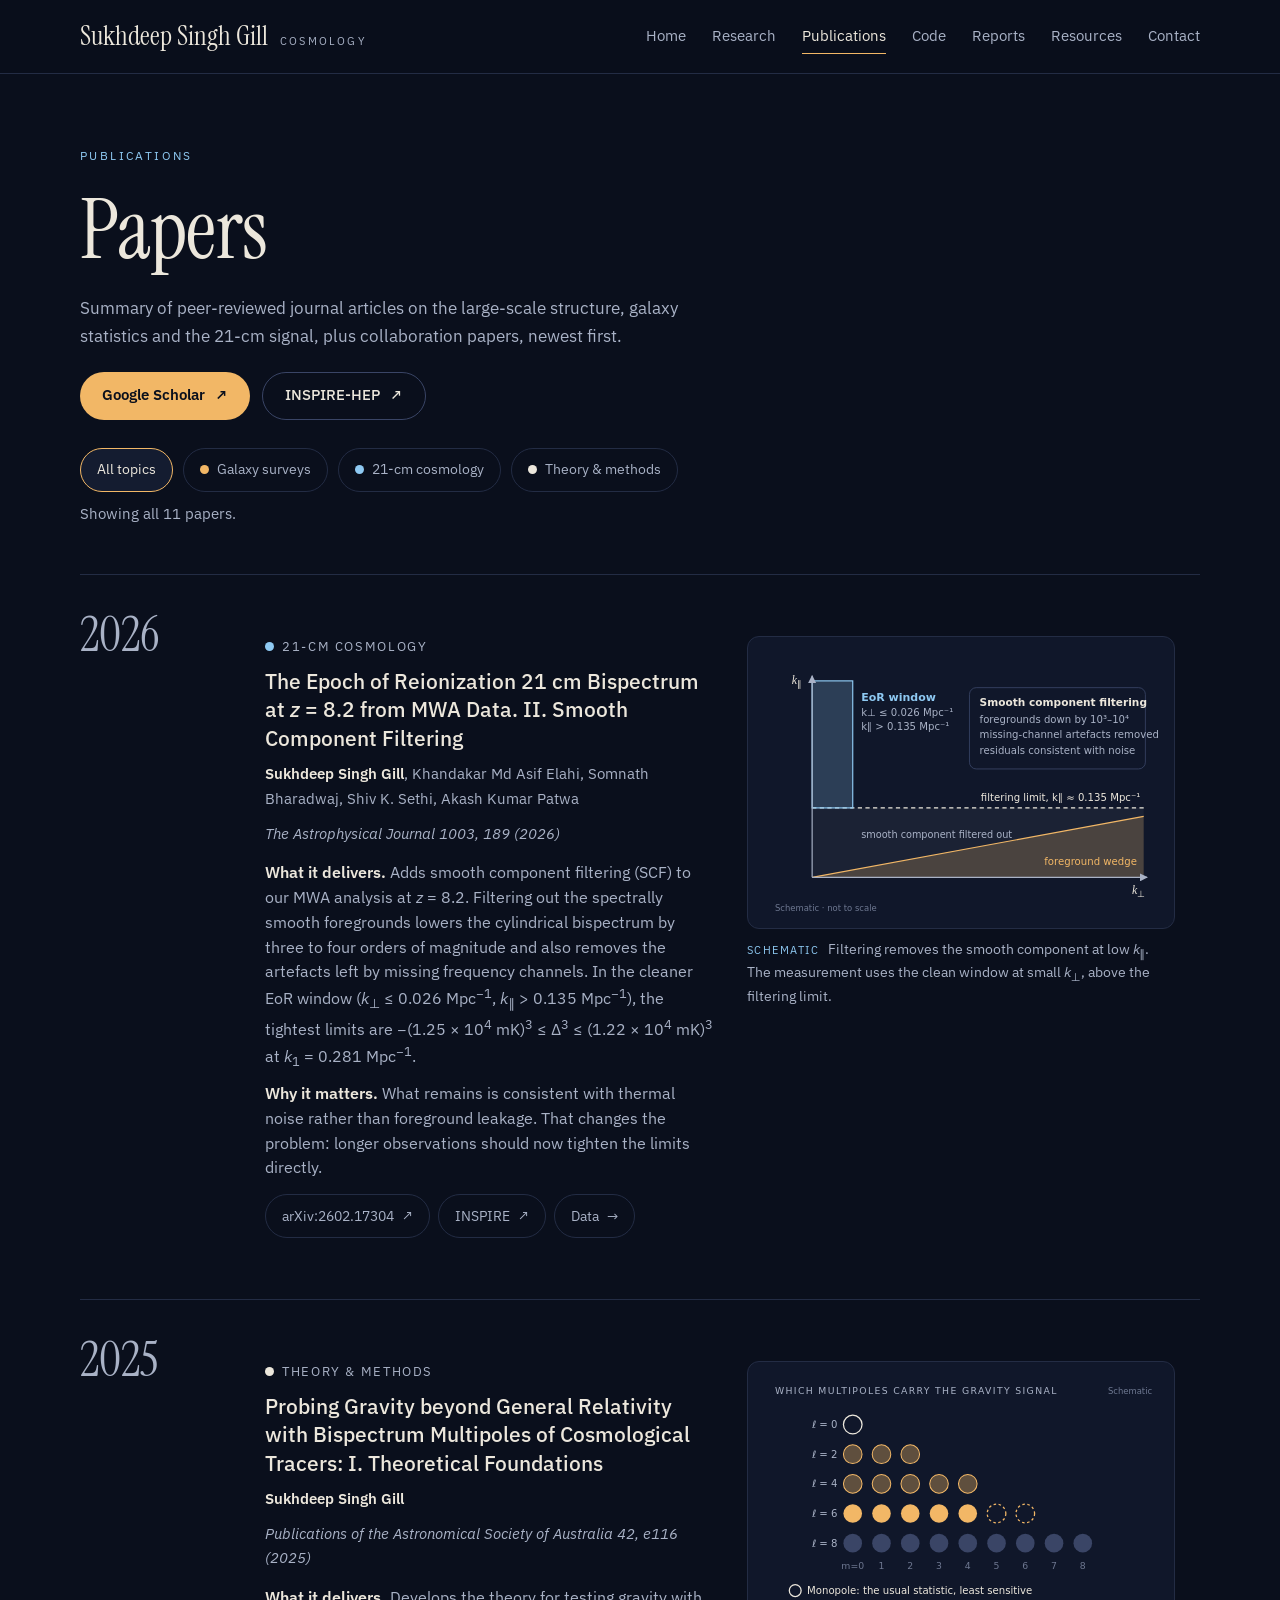
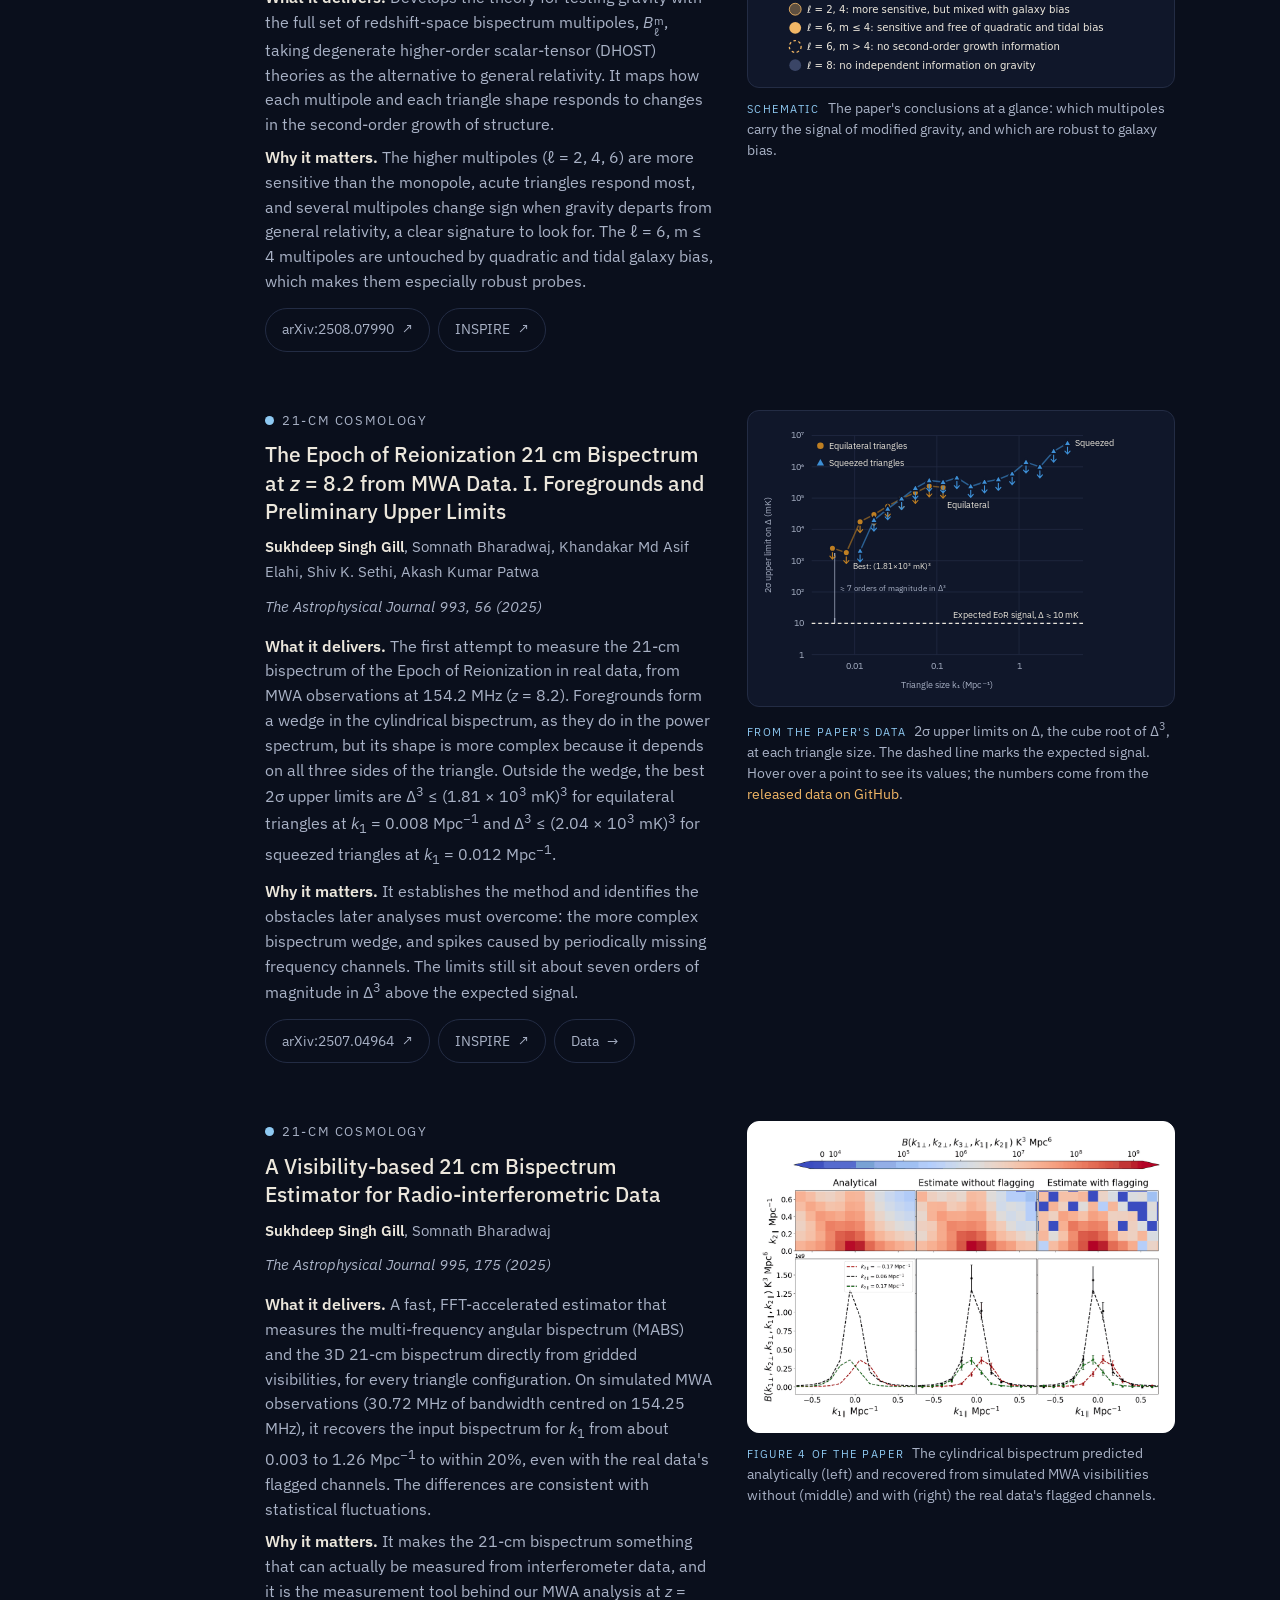
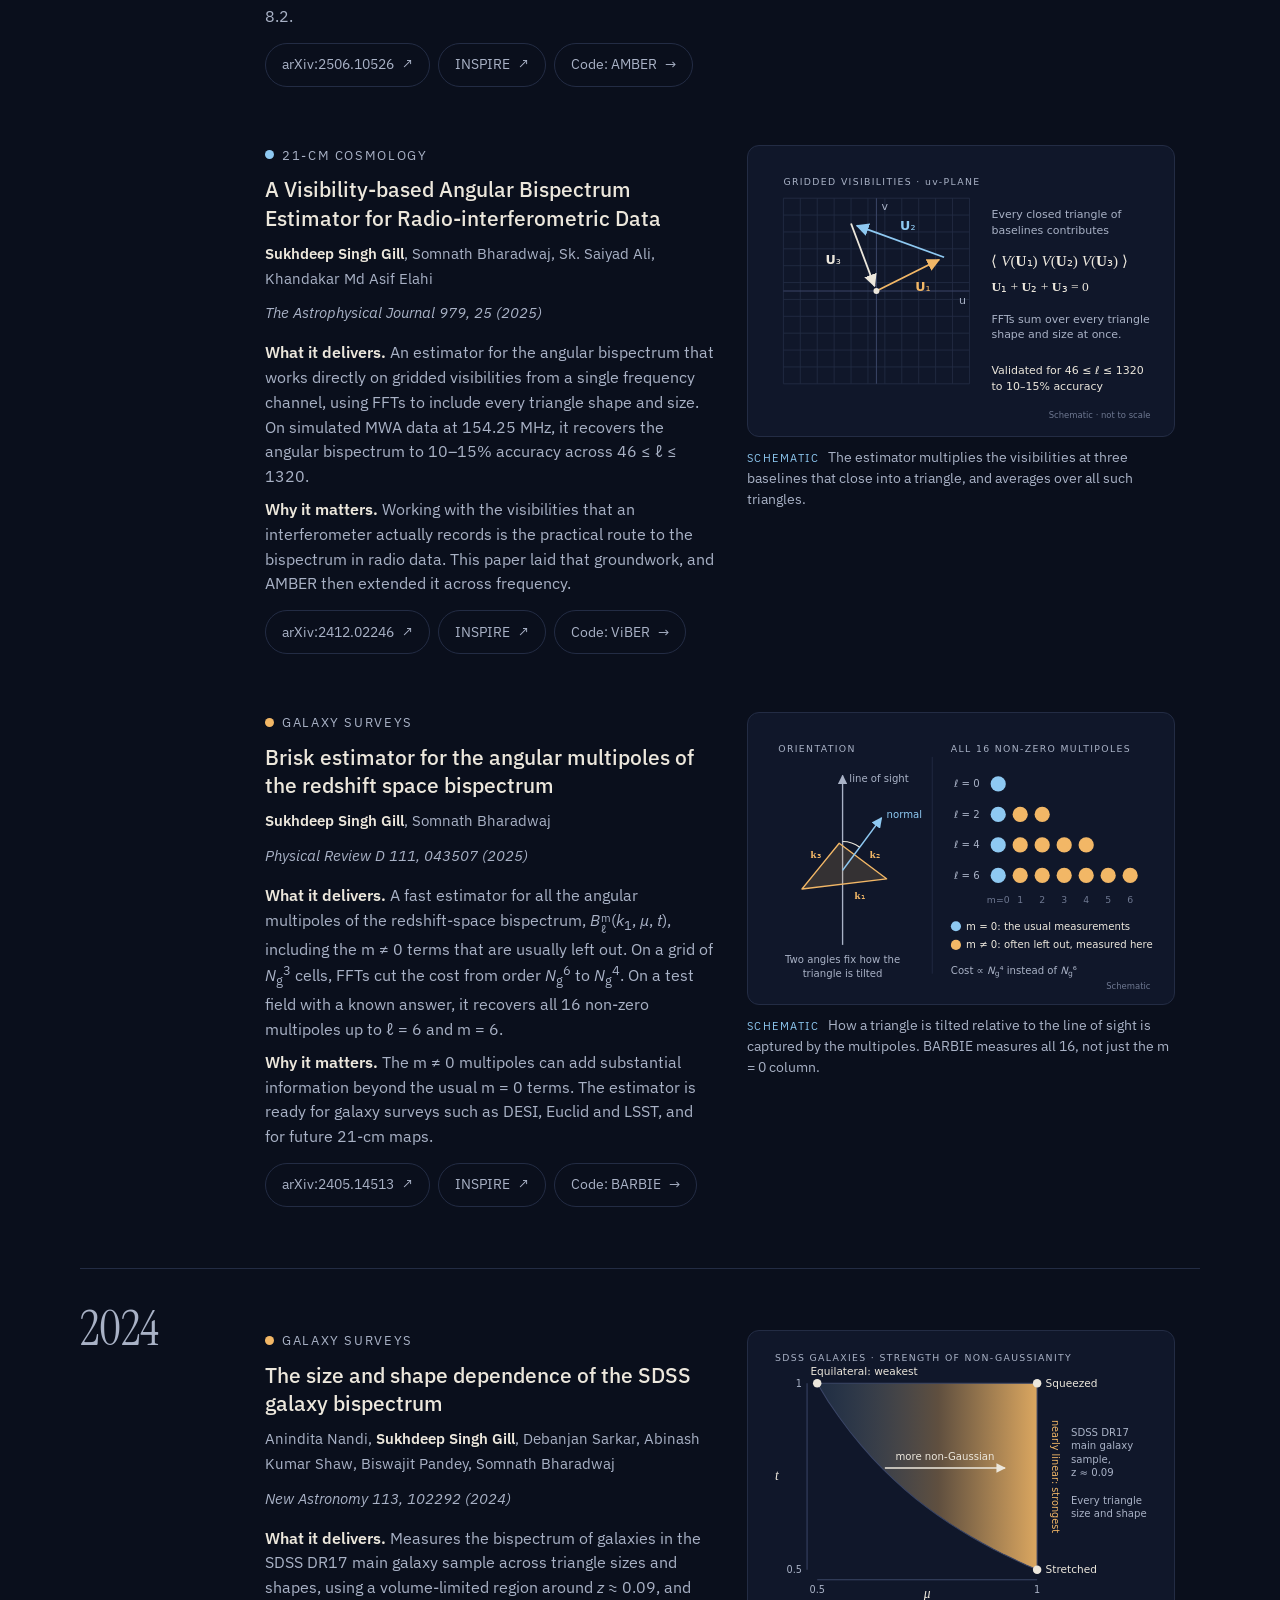
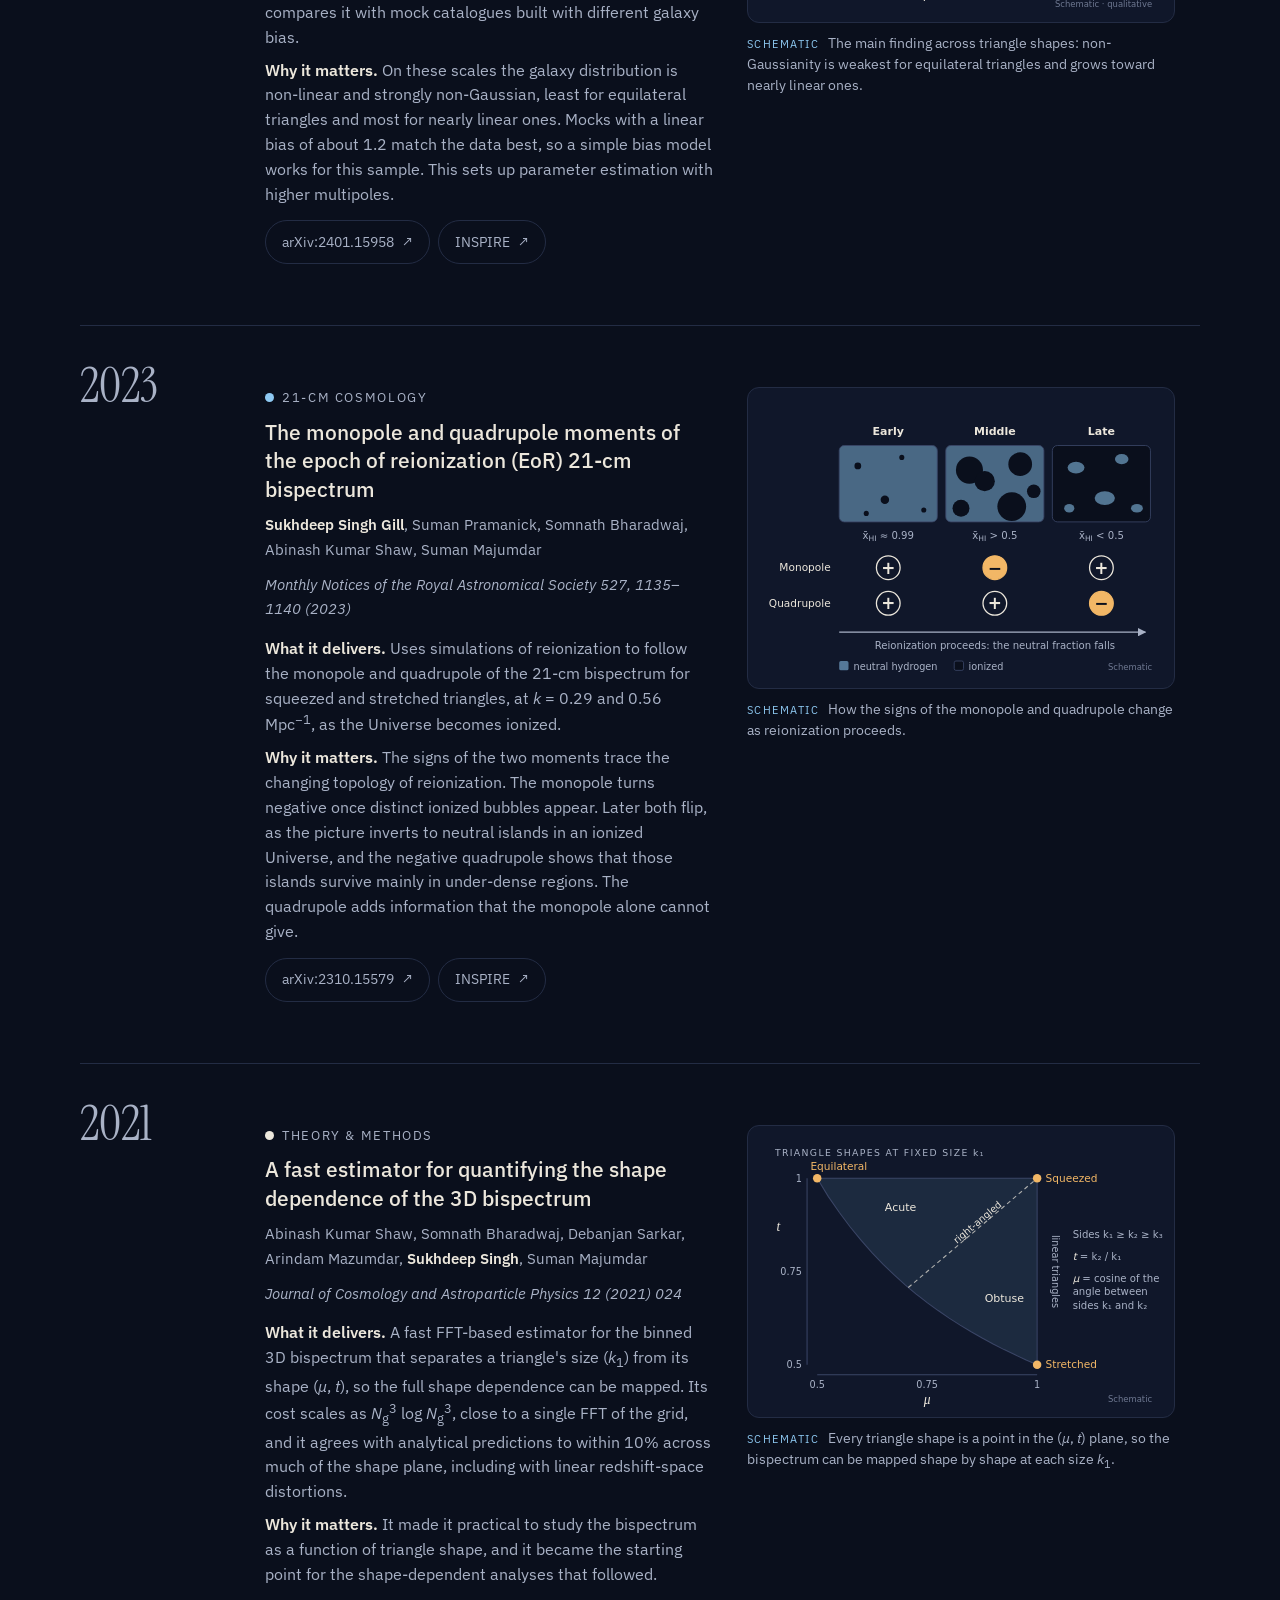
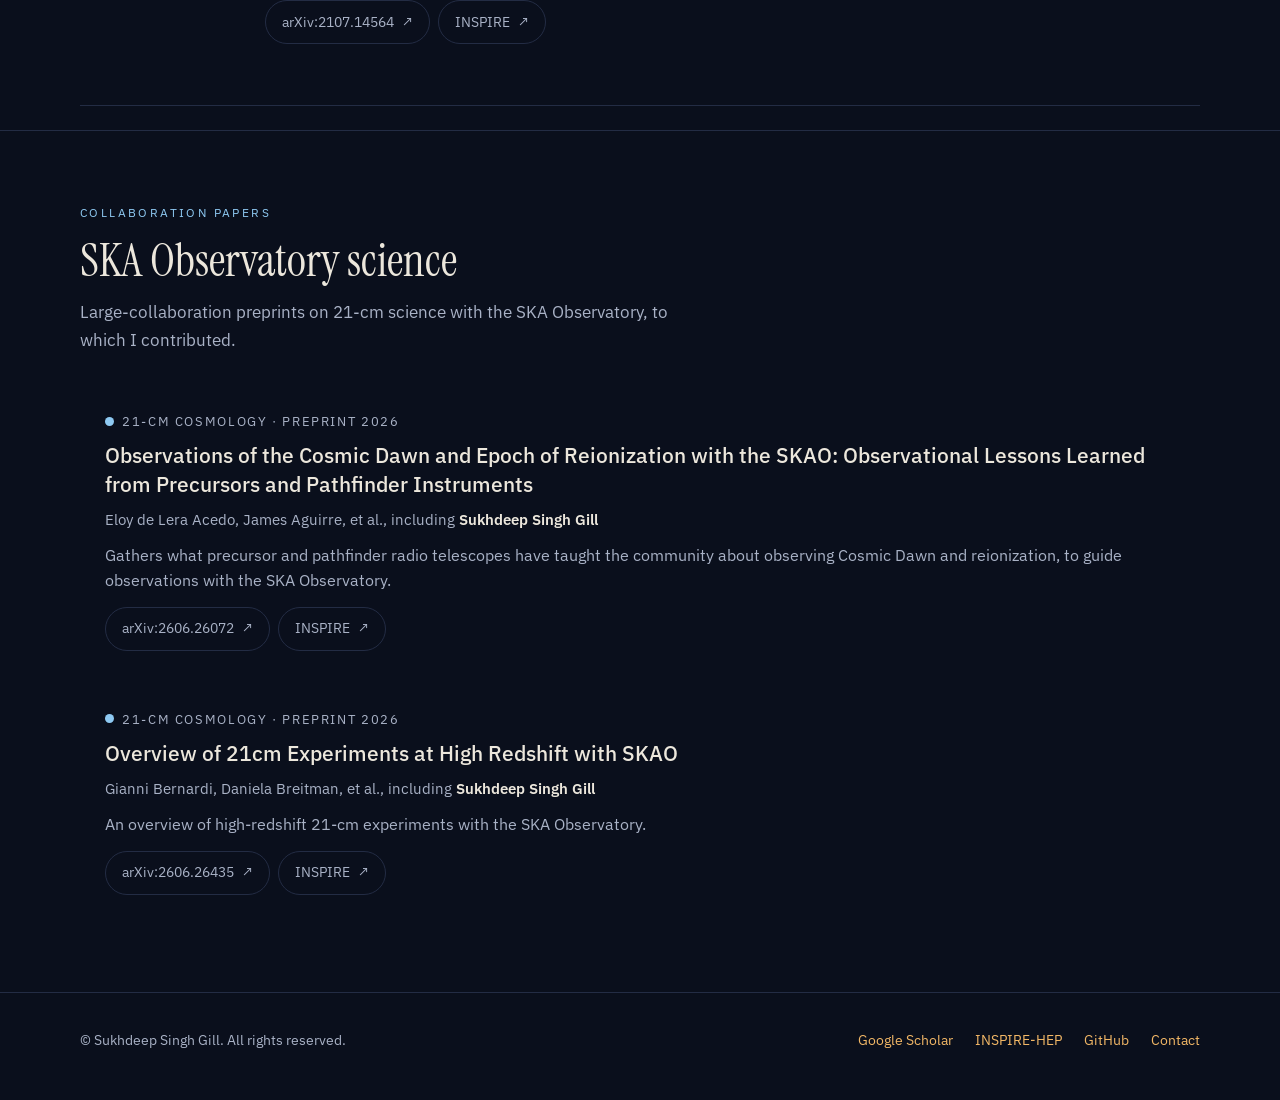
==== commit 4dd39e60: "Update publications.html" ====
--- a/publications.html
+++ b/publications.html
@@ -41,7 +41,7 @@
 <div class="wrap">
 <p class="eyebrow rise">Publications</p>
 <h1 class="display rise d1">Papers</h1>
-<p class="intro-text rise d2">Nine peer-reviewed journal articles on the bispectrum of galaxies and of the 21-cm signal, plus two SKA Observatory collaboration papers, newest first. Each paper has a short summary of what it delivers and why it matters, next to a figure: a figure or plot from the paper's own data where one is available, and otherwise a schematic of the main idea.</p>
+<p class="intro-text rise d2">Summary of peer-reviewed journal articles on the large-scale structure, galaxy statistics and the 21-cm signal, plus collaboration papers, newest first.</p>
 <div class="actions rise d3">
 <a class="btn btn-solid" href="https://scholar.google.com/citations?user=yd1vCpYAAAAJ&amp;hl=en">Google Scholar <span class="arrow ne" aria-hidden="true">↗</span></a>
 <a class="btn btn-ghost" href="https://inspirehep.net/authors/2758668">INSPIRE-HEP <span class="arrow ne" aria-hidden="true">↗</span></a>
